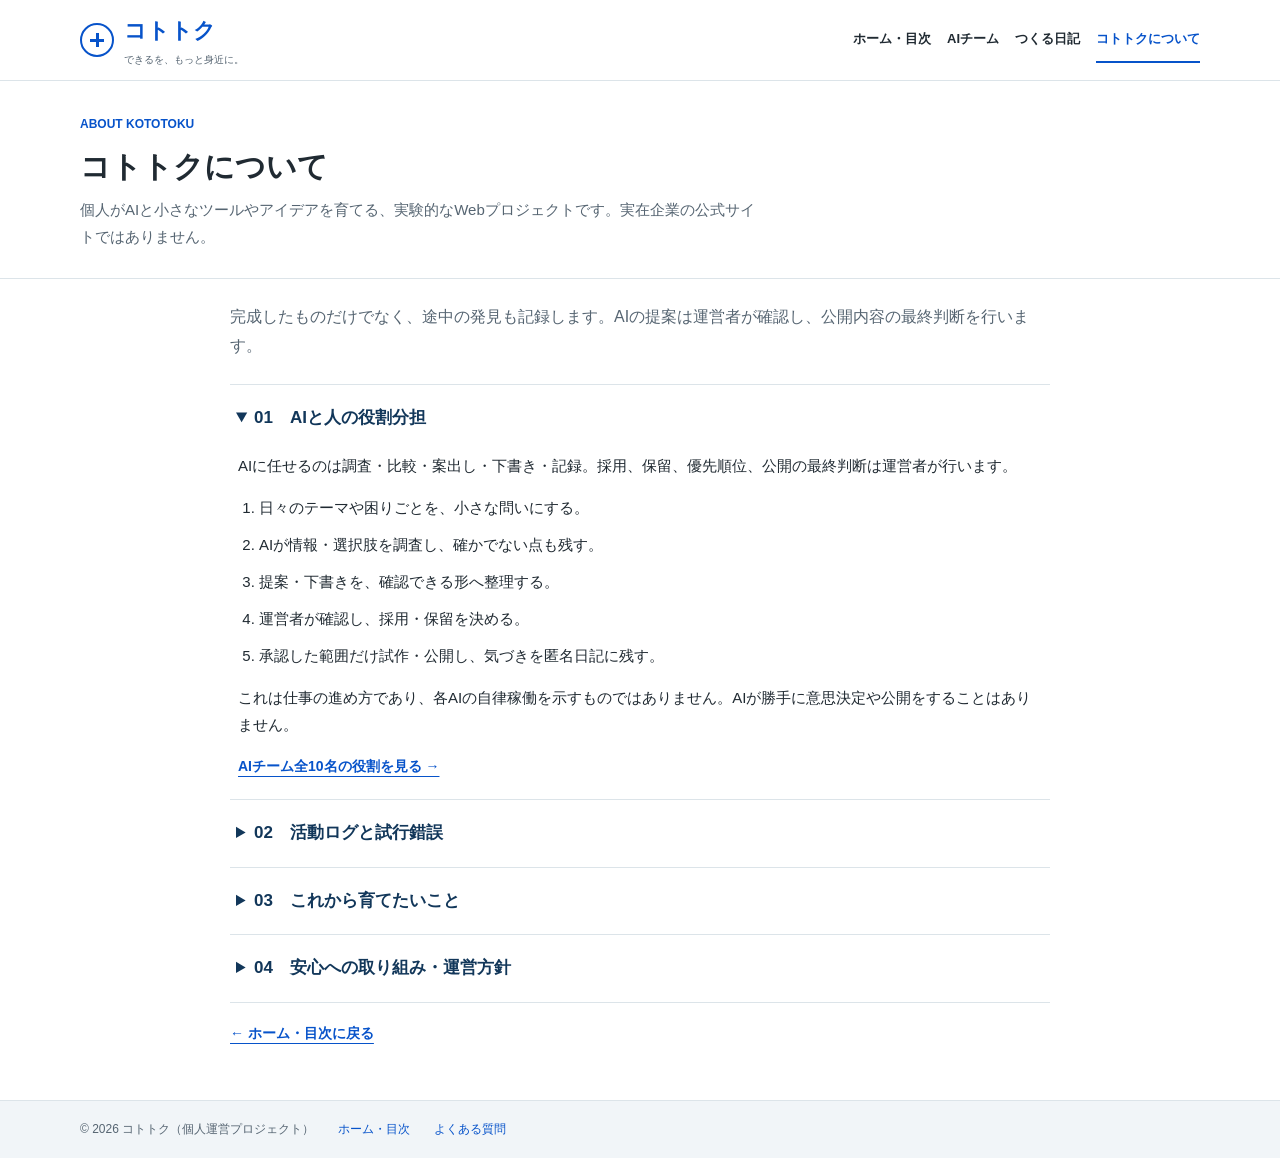
==== about.html @ ba4e9040 "Add AI tools and simplify homepage navigation" ====
<!doctype html>
<html lang="ja">
<head>
<meta charset="utf-8"><meta name="viewport" content="width=device-width,initial-scale=1">
<title>コトトクについて｜仕組みと運営方針</title>
<meta name="description" content="コトトクは個人が運営する実験的なWebプロジェクトです。AIとの役割分担、活動の記録、運営方針を紹介します。">
<meta property="og:title" content="コトトクについて｜仕組みと運営方針"><meta property="og:description" content="AIが提案し、人が確かめる。コトトクの仕組みと運営方針。"><meta property="og:type" content="website"><meta property="og:url" content="https://tennistom17-source.github.io/kototoku-web/about.html">
<link rel="canonical" href="https://tennistom17-source.github.io/kototoku-web/about.html"><link rel="icon" href="favicon.ico" sizes="any"><link rel="stylesheet" href="site.css"><link rel="stylesheet" href="assets/css/home-index.css">
</head>
<body class="about-page">
<a class="skip-link" href="#main">本文へ移動</a>
<nav aria-label="メインナビゲーション"><div class="wrap"><a class="brand" href="index.html"><span class="symbol" aria-hidden="true"></span><span><b>コトトク</b><small>できるを、もっと身近に。</small></span></a><button class="menu" aria-label="メニューを開く" aria-expanded="false" aria-controls="primary-navigation">☰</button><div class="navlinks" id="primary-navigation"><a href="index.html">ホーム・目次</a><a href="ai-company.html">AIチーム</a><a href="diary.html">つくる日記</a><a href="about.html" aria-current="page">コトトクについて</a></div></div></nav>
<header class="page-hero"><div class="wrap"><span class="kicker">ABOUT KOTOTOKU</span><h1>コトトクについて</h1><p>個人がAIと小さなツールやアイデアを育てる、実験的なWebプロジェクトです。実在企業の公式サイトではありません。</p></div></header>
<main id="main" class="about-content wrap">
<p class="about-intro" id="about">完成したものだけでなく、途中の発見も記録します。AIの提案は運営者が確認し、公開内容の最終判断を行います。</p>
<details id="organization" open><summary>01　AIと人の役割分担</summary><div class="detail-body"><p>AIに任せるのは調査・比較・案出し・下書き・記録。採用、保留、優先順位、公開の最終判断は運営者が行います。</p><ol><li>日々のテーマや困りごとを、小さな問いにする。</li><li>AIが情報・選択肢を調査し、確かでない点も残す。</li><li>提案・下書きを、確認できる形へ整理する。</li><li>運営者が確認し、採用・保留を決める。</li><li>承認した範囲だけ試作・公開し、気づきを匿名日記に残す。</li></ol><p>これは仕事の進め方であり、各AIの自律稼働を示すものではありません。AIが勝手に意思決定や公開をすることはありません。</p><a class="text-link" href="ai-company.html">AIチーム全10名の役割を見る →</a></div></details>
<details id="activity"><summary>02　活動ログと試行錯誤</summary><div class="detail-body"><p>日時・担当AI・提案・運営者の判断を確認できる記録だけを掲載します。この4項目がそろう公開用の活動ログは、現在準備中です。</p><p>役割があることと、実際に作業したことは別です。個別AIの実行日時・担当・判断履歴は未確認です。</p><ul><li><a class="text-link" href="diary.html#day-000">0日目：まず、公開できる場所を。</a> 設定と表示を行き来しながらサイトを公開しました。</li><li><a class="text-link" href="diary.html#day-001">1日目：「いい感じに」の、その先へ。</a> 頼み方と、設定・実際の動きの違いを振り返りました。</li></ul></div></details>
<details id="possibilities"><summary>03　これから育てたいこと</summary><div class="detail-body"><p>記録から気づきを得て、役立つ道具にする。その積み重ねを信頼と、続けられる形につなげていきます。</p><ol><li>仕組みや匿名日記を公開し、試した過程を残す。</li><li>困りごとを軽くする無料ツールを育てる。</li><li>必要な人に届け、将来の小さな収益化も検討する。</li></ol><p>検索流入や収益の実績を示すものではありません。AI活用メモや新しいサンプルは準備中です。</p><a class="text-link" href="index.html#tools">使えるツールを見る →</a></div></details>
<details id="policy"><summary>04　安心への取り組み・運営方針</summary><div class="detail-body"><ul><li><strong>データを集めない：</strong>ツールの入力内容はブラウザ内で処理し、保存・外部送信しません。</li><li><strong>本業と分離する：</strong>勤務先の設備、時間、資料、コード、情報は使いません。</li><li><strong>危険領域を避ける：</strong>医療、法律、投資、安全制御など、誤りが重大な判断につながる領域を扱いません。</li><li><strong>広告を明示する：</strong>広告や紹介リンクは、それと分かるよう明確に表示します。</li></ul><p>AIチームのメンバーは実在の人物ではなく、役割設定を分かりやすくするための架空の設定です。本名、顔、勤務先、住所、生活圏など、個人を特定する情報は掲載しません。</p><p>個人情報・機密情報をツールに入力しないでください。AIの回答は事実確認を行い、最終判断は利用者が行ってください。</p><a class="text-link" href="faq.html">よくある質問を見る →</a></div></details>
<p><a class="text-link" href="index.html">← ホーム・目次に戻る</a></p>
</main>
<footer class="compact-footer"><div class="wrap"><span>© 2026 コトトク（個人運営プロジェクト）</span><a href="index.html">ホーム・目次</a><a href="faq.html">よくある質問</a></div></footer>
<script src="site.js" defer></script>
<script>
function revealTopic() {
  const topic = document.getElementById(location.hash.slice(1));
  if (topic && topic.tagName === 'DETAILS') { topic.open = true; topic.scrollIntoView(); }
}
window.addEventListener('hashchange', revealTopic);
revealTopic();
</script>
</body></html>
---- site.css ----
:root{--blue:#0753ca;--deep:#12375a;--sky:#eef5ff;--ink:#202a32;--muted:#566572;--line:#dce4e9;--soft:#f5f8fa;--white:#fff}
*{box-sizing:border-box}
html{scroll-behavior:smooth}
body{margin:0;color:var(--ink);background:var(--white);font-family:"Yu Gothic","Hiragino Kaku Gothic ProN",Meiryo,sans-serif;line-height:1.8;font-size:16px;letter-spacing:0;overflow-wrap:anywhere}
a{color:inherit;text-decoration:none}
a,button{-webkit-tap-highlight-color:transparent}
a:focus-visible,button:focus-visible,video:focus-visible{outline:3px solid var(--blue);outline-offset:5px}
[id]{scroll-margin-top:100px}
.wrap{width:min(1120px,calc(100% - 64px));margin:auto}
.skip-link{position:absolute;left:-999px;top:0;background:var(--blue);color:#fff;padding:10px 16px;z-index:100}
.skip-link:focus{left:12px;top:12px}
nav{position:sticky;top:0;z-index:20;background:rgba(255,255,255,.97);border-bottom:1px solid var(--line);backdrop-filter:blur(12px)}
nav .wrap{min-height:80px;display:flex;align-items:center;gap:20px;flex-wrap:wrap;padding:8px 0}
.brand{display:flex;align-items:center;gap:10px}
.symbol{position:relative;width:34px;height:34px;border:2px solid var(--blue);border-radius:50%;flex:none}
.symbol:before,.symbol:after{content:"";position:absolute;background:var(--blue)}
.symbol:before{width:14px;height:3px;left:8px;top:14px}
.symbol:after{width:3px;height:14px;left:14px;top:8px}
.brand b{display:block;color:var(--blue);font-size:22px}
.brand small{display:block;color:var(--muted);font-size:10px}
.navlinks{display:flex;gap:16px;flex-wrap:wrap;font-weight:700;font-size:13px;margin-left:auto}
.navlinks a{display:inline-block;padding:10px 0;border-bottom:2px solid transparent}
.navlinks a:hover,.navlinks a[aria-current="page"]{color:var(--blue);border-bottom-color:var(--blue)}
.menu{display:none;margin-left:auto;width:44px;height:44px;border:1px solid var(--line);border-radius:4px;background:none;color:var(--blue);font-size:24px;line-height:1;cursor:pointer}
.page-hero{padding:52px 0 40px;background:#fff;border-bottom:1px solid var(--line)}
.kicker,.linkcard small,.card small{color:var(--blue);font-family:"Bahnschrift","Yu Gothic",sans-serif;font-size:12px;font-weight:700}
.page-hero h1{margin:16px 0;font-size:38px;line-height:1.4}
.page-hero p{max-width:680px;color:var(--muted);font-size:15px;margin:0}
.home .page-hero{padding:52px 0 32px;background:#f3f8fc url("images/movie/intro-poster.jpg") center 48%/cover;position:relative;isolation:isolate}
.home .page-hero:before{content:"";position:absolute;inset:0;background:rgba(255,255,255,.89);z-index:-1}
.hero-meta{display:flex;justify-content:space-between;gap:16px;align-items:center}
.hero-status{font-size:12px;color:var(--muted);display:flex;align-items:center;gap:8px}
.hero-status:before{content:"";width:6px;height:6px;background:#16806a;border-radius:50%;flex:none}
.home .page-hero h1{font-size:72px;font-weight:800;line-height:1.18;margin:26px 0 12px;color:var(--blue)}
.hero-tagline{font-size:36px;line-height:1.5;font-weight:700;margin:0 0 22px}
.hero-bottom{display:flex;justify-content:space-between;align-items:end;gap:28px;margin-top:28px}
.hero-actions{display:flex;gap:20px;align-items:center;flex-wrap:wrap}
.primary-link{display:inline-flex;align-items:center;justify-content:center;background:var(--blue);color:#fff;padding:12px 20px;border-radius:4px;font-size:14px;font-weight:700}
.primary-link:hover{background:#063e96}
.text-link{font-size:14px;font-weight:700;color:var(--blue);text-decoration:underline;text-underline-offset:5px}
.hero-index{font:12px "Bahnschrift",sans-serif;color:var(--muted)}
main section{padding:64px 0}
.section-head h2{font-size:30px;line-height:1.5;margin:8px 0 12px}
.section-head p{max-width:700px;margin:0 0 28px;color:var(--muted);font-size:15px}
.section-topline{display:flex;justify-content:space-between;gap:16px;align-items:center}
.section-number{font:12px "Bahnschrift",sans-serif;color:var(--muted)}
.film-section{background:var(--soft)}
.film-section .section-head{max-width:800px}
.film{margin:0}
.film video{display:block;width:100%;height:auto;aspect-ratio:16/9;object-fit:contain;background:#18232d;border:1px solid #34434d;border-radius:8px;box-shadow:0 16px 40px #14365412}
.film-caption{display:grid;grid-template-columns:1fr 1.4fr;gap:32px;padding-top:24px}
.film-caption h3{margin:0 0 6px;font-size:18px}
.film-caption p{margin:0;font-size:14px;color:var(--muted)}
.film-caption a{color:var(--blue);text-decoration:underline;text-underline-offset:3px}
.film-error{padding:14px 18px;border-left:3px solid var(--blue);background:#fff;color:var(--deep);font-size:14px}
#about .wrap{display:grid;grid-template-columns:1fr 1.4fr;gap:56px}
#about .section-head p{margin:0}
.about-copy p{margin:0 0 16px;color:var(--muted);font-size:15px}
.about-note{display:flex;gap:20px;flex-wrap:wrap;padding-top:18px;border-top:1px solid var(--line);font-size:12px;color:var(--deep)}
.business{border-top:1px solid var(--line)}
.linkcards{display:grid;grid-template-columns:repeat(4,1fr);border-top:1px solid var(--line);border-bottom:1px solid var(--line)}
.linkcard{display:flex;flex-direction:column;gap:10px;border-right:1px solid var(--line);padding:28px 24px;min-height:230px;transition:background .2s}
.linkcard:first-child{padding-left:0}
.linkcard:last-child{border-right:0}
.linkcard:hover{background:var(--sky)}
.linkcard h3{margin:0;font-size:18px}
.linkcard p{margin:0;color:var(--muted);font-size:14px;flex:1}
.linkcard .go{color:var(--blue);font-size:13px;font-weight:700;margin-top:20px}
.linkcard .go:after{content:"\00a0 \2197"}
#tools{background:var(--soft)}
.cards{display:grid;grid-template-columns:repeat(3,1fr);gap:20px}
.cards.cards-4{grid-template-columns:repeat(4,1fr)}
.card{display:flex;flex-direction:column;padding:28px;background:#fff;border:1px solid var(--line);border-radius:8px}
.card small{color:var(--muted)}
.card h3{margin:8px 0 10px;font-size:18px}
.card p{margin:0;color:var(--muted);font-size:14px;flex:1}
.tag-soon{margin-top:16px;display:inline-flex;align-items:center;padding:3px 9px;background:#edf2f5;color:var(--muted);font-size:11px;font-weight:700;border-radius:3px;width:max-content}
#policy .cards{gap:24px}
#policy .card{border:0;border-top:2px solid var(--line);padding:22px 0;border-radius:0}
#policy .card small{color:var(--blue)}
.notice-box{margin:18px 0 0;padding:22px 24px;border-left:2px solid var(--blue);background:var(--soft);color:var(--deep);font-size:13px}
.notice-box p{margin:0 0 6px}.notice-box p:last-child{margin-bottom:0}
article.post{max-width:760px;margin:0 auto}
article.post h2{font-size:28px;margin:0 0 10px;line-height:1.5}
article.post .meta{color:var(--muted);font-size:13px;margin-bottom:28px}
article.post h3{margin:36px 0 12px;font-size:19px;color:var(--deep)}
article.post p{margin:0 0 20px}
article.post ol,article.post ul{padding-left:1.3em;margin:0 0 20px}
article.post li{margin-bottom:8px}
.post-footnote,.source-note{margin-top:32px;padding:20px;background:var(--soft);border-left:2px solid var(--line);color:var(--muted);font-size:13px}
.org-chart{display:grid;grid-template-columns:repeat(3,1fr);gap:14px;margin:26px 0 10px}
.org-dept{padding:18px;background:var(--soft);border-top:2px solid var(--line);text-align:center;font-weight:700;color:var(--deep)}
.staff-grid{display:grid;grid-template-columns:repeat(2,1fr);gap:20px;margin-top:10px}
.staff-card{display:flex;gap:20px;padding:24px;background:#fff;border:1px solid var(--line);border-radius:8px}
.staff-avatar{flex:none;width:74px;height:74px;object-fit:cover;border-radius:4px}
.staff-body{min-width:0}.staff-body h3{margin:0 0 2px;font-size:18px}
.staff-body .dept{color:var(--blue);font-size:12px;font-weight:700;margin-bottom:2px}
.staff-body .age{color:var(--muted);font-size:12px;margin-bottom:10px}
.staff-body dl{margin:0}.staff-body dt{font-weight:700;font-size:12px;color:var(--deep);margin-top:8px}
.staff-body dd{margin:2px 0 0;color:var(--muted);font-size:13px}
.faq-list{margin:0;max-width:880px}
.faq-item{border-top:1px solid var(--line);padding:26px 0}
.faq-item:last-child{border-bottom:1px solid var(--line)}
.faq-item .q{font-weight:700;font-size:16px;margin:0 0 12px;color:var(--deep)}
.faq-item .a{margin:0;color:var(--muted);font-size:14px}
.faq-item .a a{color:var(--blue);text-decoration:underline;text-underline-offset:3px}
footer{background:#f1f5f8;border-top:1px solid var(--line)}
.footer-main{display:grid;grid-template-columns:1.4fr repeat(3,1fr);gap:36px;padding:48px 0}
.footer-main>div:first-child>b{font-size:24px;color:var(--blue)}
.footer-main p,.footer-main a{color:var(--muted);font-size:13px}
.footer-main a:hover{color:var(--blue);text-decoration:underline}
.footer-col b,.footer-col a{display:block;margin-bottom:10px}.footer-col b{font-size:13px}
.footer-bottom{display:flex;justify-content:space-between;flex-wrap:wrap;gap:8px;padding:18px 0 26px;border-top:1px solid var(--line);color:var(--muted);font-size:11px}
.home{--green:#17644f;--mint:#eaf5ef;--rose:#974457;--blush:#fcf0f2;--paper:#fbfcfa}
.guide-section{background-color:#fbfcfa;background-image:linear-gradient(#12375a06 1px,transparent 1px),linear-gradient(90deg,#12375a06 1px,transparent 1px);background-size:24px 24px}
.site-guide h1,.site-guide h2,.floor-room h3{font-family:"Yu Mincho","Hiragino Mincho ProN",serif}
.floor-guide{margin:32px 0 0}
.guide-entrance{display:flex;align-items:center;justify-content:center;gap:20px;padding:0 0 30px;text-align:left;border-bottom:2px solid var(--deep)}
.guide-entrance img{flex:none;object-fit:contain}
.guide-entrance a{display:block;color:var(--blue);font-size:22px;font-weight:700}
.guide-entrance p{font-size:13px;color:var(--muted);margin:4px 0 0}
.floor-rooms{display:grid;grid-template-columns:repeat(3,minmax(0,1fr));gap:36px 26px;padding:32px 0;border-bottom:2px solid var(--deep)}
.floor-room{--object-wash:#edf4fe;display:flex;flex-direction:column;position:relative;min-width:0;min-height:300px;padding:24px;color:var(--blue);background:var(--object-wash);border:2px solid #0753ca60;border-radius:2px}
.floor-room:after{content:"";position:absolute;bottom:-2px;left:24px;width:38px;height:12px;background:#fbfcfa;border-inline:2px solid currentColor}
.floor-room:hover{border-color:currentColor;box-shadow:inset 0 0 0 1px currentColor}
.floor-room:focus-visible{outline-offset:5px}
.room-green{--object-wash:#eaf5ef;color:#17644f;border-color:#17644f60}
.room-rose{--object-wash:#fcf0f2;color:#974457;border-color:#97445760}
.room-number{display:flex;align-items:center;flex-wrap:wrap;gap:10px;font:12px/1.8 "Bahnschrift","Yu Gothic",sans-serif}
.room-status{font:700 11px/1.8 "Yu Gothic",sans-serif;background:#fff;padding:1px 8px;border:1px solid currentColor;border-radius:3px}
.floor-room .object-art{margin:28px 0 24px;flex:none}
.floor-room h3{font-size:21px;margin:0 0 10px;line-height:1.6}
.floor-room p{font-size:14px;line-height:1.9;color:var(--ink);margin:0 0 22px;flex:1}
.room-destination{font-size:13px;font-weight:700}
.floor-guide figcaption{padding-top:20px;color:var(--muted);font-size:13px;text-align:center}
.guide-index{margin-top:36px;border-top:1px solid var(--line);padding-top:22px}
.guide-index h3{font-size:17px;margin:0 0 10px}
.guide-index ul{display:flex;gap:16px 28px;flex-wrap:wrap;list-style:none;padding:0;margin:0;font-size:14px}
.guide-index a{color:var(--blue);text-decoration:underline;text-underline-offset:5px}
.guide-principles ul{list-style:none;margin:0;padding:0;display:grid;grid-template-columns:repeat(3,minmax(0,1fr));gap:24px}
.guide-principles li{border-top:2px solid #17644f;padding-top:18px;font-size:14px;color:var(--muted)}
.guide-principles strong{display:block;color:#17644f;font-size:17px;margin-bottom:8px}
@media(max-width:1000px){.floor-rooms{grid-template-columns:repeat(2,minmax(0,1fr))}}
@media(max-width:620px){.floor-rooms,.guide-principles ul{grid-template-columns:1fr}.floor-room{min-height:0}.guide-entrance{gap:12px;justify-content:flex-start}.guide-entrance a{font-size:19px}.floor-guide figcaption{text-align:left}}
.diary-summary{margin:0 0 32px;border-block:1px solid var(--line)}
.diary-summary>div{padding:18px 20px;background:#eef5ff;border-left:3px solid var(--blue)}
.diary-summary>div+div{background:#eaf5ef;border-left-color:#17644f;border-top:1px solid var(--line)}
.diary-summary dt{font-size:14px;font-weight:700;color:var(--deep);margin-bottom:6px}
.diary-summary dd{font-size:14px;margin:0;color:var(--ink)}
.home .hero-tagline{font-family:"Yu Mincho","Hiragino Mincho ProN",serif;font-size:34px;line-height:1.6}
.home .page-hero h1{font-size:60px;margin-top:18px}
.home .page-hero{padding-top:32px}
.home .section-head h2{font-family:"Yu Mincho","Hiragino Mincho ProN",serif;font-weight:700}
.workshop{background-color:var(--paper);background-image:linear-gradient(#12375a06 1px,transparent 1px),linear-gradient(90deg,#12375a06 1px,transparent 1px);background-size:24px 24px;border-bottom:1px solid var(--line)}
.work-diagram{margin:32px 0 0}
.diagram-legend{display:flex;justify-content:flex-end;gap:20px;margin-bottom:18px;color:var(--blue);font-size:12px;font-weight:700}
.diagram-legend .human-key{color:var(--green)}
.work-path{display:grid;grid-template-columns:repeat(6,minmax(0,1fr));gap:20px;padding:0;margin:0;list-style:none}
.work-path li{position:relative;min-width:0;padding:18px 12px 20px;border-top:3px solid var(--muted);background:#fff;color:var(--deep)}
.work-path li:not(:last-child):after{content:"→";position:absolute;right:-19px;top:108px;width:18px;text-align:center;color:var(--muted);font-size:20px}
.work-path .work-ai{border-color:var(--blue);background:var(--sky);color:var(--blue)}
.work-path .work-human{border-color:var(--green);background:var(--mint);color:var(--green);outline:1px solid #17644f40;outline-offset:4px}
.work-path .work-result{border-color:var(--rose);background:var(--blush);color:var(--rose)}
.step-number{font:10px "Bahnschrift","Yu Gothic",sans-serif;display:block;min-height:28px}
.work-path h3{font-size:15px;line-height:1.6;margin:16px 0 8px}
.work-path p{font-size:12px;color:var(--ink);margin:0}
.process-art{position:relative;display:block;width:64px;height:64px;margin:14px auto 20px;color:inherit}
.art-question{font:700 52px/64px "Yu Mincho",serif;text-align:center;border:2px solid currentColor;border-radius:50%}
.art-search:before{content:"";position:absolute;inset:3px 17px 17px 3px;border:3px solid currentColor;border-radius:50%;background:repeating-linear-gradient(0deg,transparent 0 9px,#0753ca18 9px 11px)}
.art-search:after{content:"";position:absolute;width:29px;height:4px;background:currentColor;left:41px;top:48px;transform:rotate(48deg);transform-origin:left}
.art-note{width:49px;height:62px;border:2px solid currentColor;border-radius:2px;transform:rotate(-5deg);background:repeating-linear-gradient(0deg,transparent 0 10px,#0753ca20 10px 12px);box-shadow:6px 6px 0 #12375a10}
.art-note:after{content:"";position:absolute;right:-9px;top:12px;height:45px;width:6px;border:2px solid currentColor;border-radius:2px;transform:rotate(25deg);background:var(--paper)}
.art-check{font:700 44px/58px "Yu Gothic",sans-serif;text-align:center;border:3px double currentColor;border-radius:50%;transform:rotate(-9deg)}
.art-book{width:66px;height:51px;margin-top:25px;border:2px solid currentColor;border-radius:4px 4px 2px 2px;background:repeating-linear-gradient(0deg,transparent 0 10px,#97445715 10px 12px);transform:rotate(3deg)}
.art-book:after{content:"";position:absolute;left:50%;top:-2px;bottom:-6px;border-left:2px solid currentColor}
.loop-note{border-bottom:1px solid var(--line);padding:12px 0;color:var(--rose);text-align:right;font-size:13px}
.loop-note span{font-size:24px;vertical-align:middle;margin-right:8px}
.boundary-note{font-size:13px;color:var(--muted);max-width:850px;margin:22px 0 0}
.boundary-note strong{color:var(--green)}
.role-strip{display:grid;grid-template-columns:repeat(5,minmax(0,1fr));gap:26px;margin-top:34px}
.role-entry{min-width:0;border-bottom:1px solid var(--line);padding-bottom:22px}
.role-illustration{--object-color:#0753ca;--object-wash:#edf4fe;display:grid;place-items:center;position:relative;width:100%;aspect-ratio:1;border-radius:4px;color:var(--object-color);background-color:var(--object-wash);background-image:linear-gradient(#12375a08 1px,transparent 1px),linear-gradient(90deg,#12375a08 1px,transparent 1px);background-size:20px 20px}
.role-illustration:after{content:"";position:absolute;width:64%;bottom:16%;border-bottom:1px solid currentColor;opacity:.2}
.tone-green{--object-color:#17644f;--object-wash:#eaf5ef}
.tone-rose{--object-color:#974457;--object-wash:#fcf0f2}
.staff-card>.role-illustration{width:104px;height:104px;flex:none}
.object-art{position:relative;display:block;width:64px;height:64px;transform:rotate(-6deg)}
.object-art:before,.object-art:after{content:"";position:absolute}
.object-search:before{width:44px;height:44px;left:0;top:0;border:3px solid currentColor;border-radius:50%;box-shadow:inset 6px 4px 0 #ffffffb0}
.object-search:after{width:28px;height:8px;left:40px;top:49px;transform:rotate(48deg);border:2px solid currentColor;border-radius:2px;background:#fff}
.object-notebook{width:46px;height:60px;border:2px solid currentColor;border-left-width:6px;border-radius:3px;background:repeating-linear-gradient(0deg,#fff 0 10px,var(--object-wash) 10px 12px);box-shadow:5px 5px 0 #12375a15}
.object-notebook:after{width:6px;height:48px;right:-12px;top:6px;border:2px solid currentColor;background:#fff;transform:rotate(20deg)}
.object-monitor{width:68px;height:48px;border:3px solid currentColor;border-radius:4px;background:linear-gradient(90deg,transparent 28%,var(--object-wash) 28% 33%,transparent 33%),linear-gradient(#fff 28%,currentColor 28% 32%,#fff 32%)}
.object-monitor:before{height:15px;left:29px;bottom:-18px;border-left:5px solid currentColor}
.object-monitor:after{width:36px;left:13px;bottom:-19px;border-bottom:3px solid currentColor}
.object-flask{width:60px;height:51px;margin-top:12px;border:3px solid currentColor;border-radius:10px 10px 20px 20px;background:linear-gradient(0deg,var(--object-color) 0 35%,#fff 35% 45%,var(--object-wash) 45%);transform:rotate(5deg)}
.object-flask:before{width:20px;height:25px;left:17px;top:-23px;border:3px solid currentColor;border-bottom:0;background:var(--object-wash)}
.object-flask:after{width:30px;left:12px;top:-23px;border-top:4px solid currentColor}
.object-checklist{width:48px;height:62px;border:2px solid currentColor;border-radius:3px;background:#fff}
.object-checklist:before{width:24px;height:8px;top:-5px;left:10px;border:2px solid currentColor;background:var(--object-wash);border-radius:2px}
.object-checklist:after{inset:16px 7px 8px;background:repeating-linear-gradient(0deg,transparent 0 9px,currentColor 9px 11px);border-left:5px dotted currentColor}
.object-plan{width:62px;height:56px;border:2px solid currentColor;background-color:#fff;background-image:linear-gradient(#0753ca18 1px,transparent 1px),linear-gradient(90deg,#0753ca18 1px,transparent 1px);background-size:9px 9px;box-shadow:5px 5px 0 #12375a15}
.object-plan:before{width:17px;height:13px;top:9px;left:7px;border:2px solid currentColor;background:var(--object-wash)}
.object-plan:after{width:17px;height:13px;bottom:7px;right:7px;border:2px solid currentColor;background:var(--object-wash)}
.object-phone{width:37px;height:65px;border:3px solid currentColor;border-radius:7px;background:linear-gradient(#fff 15%,var(--object-wash) 15% 83%,#fff 83%)}
.object-phone:before{width:11px;border-top:2px solid currentColor;top:4px;left:10px}
.object-phone:after{width:5px;height:5px;bottom:3px;left:13px;border:1px solid currentColor;border-radius:50%}
.object-lock{width:52px;height:39px;margin-top:22px;border:3px solid currentColor;border-radius:4px;background:#fff}
.object-lock:before{width:28px;height:30px;border:3px solid currentColor;border-bottom:0;border-radius:18px 18px 0 0;top:-30px;left:9px}
.object-lock:after{height:13px;left:21px;top:10px;border-left:4px solid currentColor}
.role-stage{display:block;margin-top:18px;font-size:12px;color:var(--green);font-weight:700}
.role-entry h3{font:700 24px/1.5 "Bahnschrift","Yu Gothic",sans-serif;margin:4px 0 12px}
.role-entry h3 small{display:block;font:12px/1.6 "Yu Gothic",sans-serif;color:var(--muted)}
.role-entry p{font-size:13px;margin:0;color:var(--muted)}
.record-section{background:var(--paper);border-block:1px solid var(--line)}
.activity-table{width:100%;table-layout:fixed;border-collapse:collapse;font-size:14px}
.activity-table caption{text-align:left;font-size:12px;color:var(--muted);padding:0 0 12px}
.activity-table th{padding:14px 12px;text-align:left;border-block:1px solid var(--line);background:#edf3f3}
.activity-table td{padding:30px 12px;border-bottom:1px solid var(--line)}
.activity-empty{color:var(--muted);text-align:center;background:repeating-linear-gradient(0deg,transparent 0 31px,#12375a08 31px 32px)}
.record-source{font-size:12px;color:var(--muted);margin:20px 0 0}
.record-source .text-link{font-size:inherit}
.note-excerpts{display:grid;grid-template-columns:repeat(3,minmax(0,1fr));gap:32px;margin-top:34px}
.note-excerpt{position:relative;display:flex;flex-direction:column;padding:24px;background:#f2f7fd;border-top:4px solid var(--blue);border-bottom:1px solid var(--line);border-radius:0 0 4px 4px}
.note-excerpt:nth-child(2){background:var(--mint);border-top-color:var(--green)}
.note-excerpt:nth-child(3){background:var(--blush);border-top-color:var(--rose)}
.note-label{font-size:12px;color:var(--muted)}
.note-excerpt .process-art{margin:24px 0 22px;color:var(--blue)}
.note-excerpt:nth-child(2) .process-art{color:var(--green)}
.note-excerpt:nth-child(3) .process-art{color:var(--rose)}
.note-excerpt h3{font-family:"Yu Mincho","Hiragino Mincho ProN",serif;font-size:19px;line-height:1.7;margin:0 0 12px}
.note-excerpt p{font-size:14px;color:var(--muted);margin:0 0 24px;flex:1}
.note-excerpt a{align-self:flex-start}
.future-section{background-color:#f6faf8;background-image:linear-gradient(90deg,#17644f05 1px,transparent 1px);background-size:32px 32px;border-block:1px solid var(--line)}
.value-map{max-width:760px;margin:36px auto 24px;text-align:center}
.value-origin{position:relative;padding-bottom:26px;color:var(--blue)}
.value-origin b{display:block;font-size:27px}
.value-origin span,.value-map a span,.value-goal span{display:block;font-size:13px;color:var(--muted)}
.value-origin:after{content:"";position:absolute;height:19px;border-left:1px solid var(--green);bottom:0;left:50%}
.value-branches{display:grid;grid-template-columns:1fr 1fr;gap:60px;border-top:1px solid var(--green);margin:0 40px;padding-top:28px;position:relative}
.value-branches>div{position:relative}
.value-branches>div:before{content:"↓";position:absolute;top:-35px;left:calc(50% - 8px);width:16px;color:var(--green)}
.value-map a{display:block;padding:15px 8px;border-block:1px solid #0753ca35;color:var(--blue);background:#edf4fe}
.value-map a:hover{background:#dcecff}
.value-map a:focus-visible{outline-offset:2px}
.value-branches>div:nth-child(2) a{color:var(--green);background:var(--mint);border-color:#17644f35}
.map-arrow{display:block;font-size:24px;padding:8px;color:var(--green)}
.value-goal{position:relative;margin:36px 40px 0;padding-top:26px;border-top:1px solid var(--green);color:var(--green)}
.value-goal:before{content:"↓";position:absolute;top:-21px;left:calc(50% - 12px);background:#f6faf8;width:24px;font-size:24px}
.value-sequence{display:flex;justify-content:center;gap:32px;list-style:none;margin:30px 0 0;padding:0;font-size:13px;color:var(--green);flex-wrap:wrap}
.value-sequence li{position:relative}
.value-sequence li:not(:last-child):after{content:"→";position:absolute;right:-24px}
.technical-note{border-top:1px solid var(--line);margin-top:36px;padding-top:26px}
.technical-note h3{font-size:20px;margin:8px 0}
.technical-note p{color:var(--muted);font-size:14px;margin:0}
@media(max-width:1000px){.work-path{grid-template-columns:repeat(3,minmax(0,1fr));gap:28px}.work-path li{padding:20px}.work-path li:nth-child(3):after{content:"↓";right:calc(50% - 9px);top:auto;bottom:-30px}.role-strip{grid-template-columns:repeat(3,minmax(0,1fr))}.note-excerpts{gap:16px}.note-excerpt{padding:18px}}
@media(max-width:760px){nav:not(.menu-ready) .navlinks{display:flex}nav:not(.menu-ready) .menu{display:none}.workshop .section-topline,.home #team .section-topline,.home #notes .section-topline,.future-section .section-topline{flex-wrap:wrap}.note-excerpts{grid-template-columns:1fr}.note-excerpt{padding:24px}.role-strip{grid-template-columns:repeat(2,minmax(0,1fr));gap:24px}.value-branches{gap:20px;margin-inline:0}.value-goal{margin-inline:0}.home .hero-tagline{font-size:25px}.diagram-legend{justify-content:flex-start}}
@media(max-width:1000px){.work-path{grid-template-columns:1fr;gap:24px}.work-path li{display:grid;grid-template-columns:76px minmax(0,1fr);column-gap:18px;padding:20px}.work-path .step-number{grid-column:2;min-height:0}.work-path .process-art{grid-column:1;grid-row:1 / 4;align-self:center;margin:0 auto}.work-path h3{grid-column:2;margin:6px 0;font-size:17px}.work-path p{grid-column:2}.work-path li:not(:last-child):after,.work-path li:nth-child(3):after{content:"↓";top:auto;bottom:-28px;right:calc(50% - 9px)}.loop-note{text-align:left}}
@media(max-width:600px){.value-map a strong{font-size:15px}.value-map a span{font-size:12px}.value-sequence{flex-direction:column;align-items:center;gap:24px;font-size:12px}.value-sequence li:not(:last-child):after{content:"↓";right:calc(50% - 6px);bottom:-24px}.activity-table{font-size:12px}.activity-table th{padding:12px 5px}.activity-table td{padding:24px 12px}.home .technical-note h3{font-size:17px}}
@media(prefers-reduced-motion:no-preference){.work-path li{animation:arrive .5s ease-out both}.work-path li:nth-child(2){animation-delay:.08s}.work-path li:nth-child(3){animation-delay:.16s}.work-path li:nth-child(4){animation-delay:.24s}.work-path li:nth-child(5){animation-delay:.32s}.work-path li:nth-child(6){animation-delay:.4s}.page-hero .wrap{animation:arrive .6s ease-out both}@keyframes arrive{from{opacity:0;transform:translateY(10px)}to{opacity:1;transform:translateY(0)}}}
@media(prefers-reduced-motion:reduce){html{scroll-behavior:auto}.linkcard{transition:none}}
@media(max-width:1000px){.navlinks{gap:12px}.linkcards{grid-template-columns:1fr 1fr}.linkcard:nth-child(2){border-right:0}.linkcard:nth-child(n+3){border-top:1px solid var(--line)}.linkcard:first-child{padding-left:24px}.hero-index{display:none}}
@media(max-width:900px){.cards,.cards.cards-4,.org-chart,.footer-main{grid-template-columns:1fr 1fr}.staff-grid{grid-template-columns:1fr}}
@media(max-width:760px){.wrap{width:calc(100% - 40px)}nav .wrap{min-height:72px;gap:8px;justify-content:space-between}.navlinks{display:none;width:100%;flex-direction:column;gap:2px;margin-left:0}.navlinks.open{display:flex}.navlinks a{padding:10px 8px}.menu{display:block}.page-hero,.home .page-hero{padding:36px 0 28px}.page-hero h1{font-size:30px}.home .page-hero h1{font-size:52px}.hero-tagline{font-size:26px}.hero-status{font-size:11px}main section{padding:48px 0}.section-head h2{font-size:25px}.film-caption,#about .wrap{grid-template-columns:1fr;gap:20px}.film-caption h3{font-size:17px}article.post h2{font-size:24px}}
@media(max-width:620px){.cards,.org-chart{grid-template-columns:1fr}.staff-card{flex-direction:column}}
@media(max-width:480px){.wrap{width:calc(100% - 32px)}.hero-meta{align-items:start;flex-direction:column;gap:8px}.home .page-hero h1{font-size:46px;margin-top:22px}.hero-tagline{font-size:23px}.page-hero p{font-size:14px}.hero-actions{gap:16px}.hero-bottom{margin-top:22px}.section-head h2{font-size:23px}.linkcards{grid-template-columns:1fr}.linkcard{border-right:0;border-top:1px solid var(--line);min-height:0;padding:24px 0}.linkcard:first-child{border-top:0;padding-left:0}.linkcard .go{margin-top:8px}.cards.cards-4,.footer-main{grid-template-columns:1fr}.film-caption{gap:16px}}
---- assets/css/home-index.css ----
.home-index .index-header{padding:26px 0 22px;border-bottom:1px solid var(--line);background:linear-gradient(100deg,#eef5ff,#f1f8f3)}
.home-index .index-header h1{margin:0;color:var(--blue);font-family:"Yu Mincho","Hiragino Mincho ProN",serif;font-size:36px;line-height:1.4}
.home-index .index-header p{margin:8px 0 0;color:var(--muted);font-size:14px}
.home-index .index-layout{display:grid;grid-template-columns:minmax(0,1fr) minmax(0,1fr);gap:40px;padding-block:28px 36px;align-items:start}
.home-index .index-layout section{padding:0;min-width:0}
.home-index .index-layout h2{font-size:20px;line-height:1.5;margin:0 0 12px}
.home-index .directory-group{margin-bottom:18px}
.home-index .directory-group h3{color:#17644f;font-size:12px;margin:0;padding-bottom:5px;border-bottom:2px solid #17644f}
.home-index .directory-list{list-style:none;padding:0;margin:0}
.home-index .directory-list a{display:grid;grid-template-columns:minmax(0,1fr) 20px;align-items:center;gap:12px;padding:10px 4px;border-bottom:1px solid var(--line);min-height:58px}
.home-index .directory-list a:hover{background:var(--sky)}
.home-index .directory-list strong{display:block;font-size:16px;color:var(--deep)}
.home-index .directory-list small{display:block;font-size:12px;color:var(--muted)}
.home-index .directory-list .direction{color:var(--blue)}
.home-index .index-film{margin:0}
.home-index .index-film video{display:block;width:100%;height:auto;aspect-ratio:16/9;background:#18232d;border-radius:4px}
.home-index .index-film figcaption{font-size:12px;color:var(--muted);margin-top:10px}
.home-index .index-film figcaption p{margin:6px 0}
.home-index .index-film a{color:var(--blue);text-decoration:underline;text-underline-offset:3px}
.home-index .index-note{border-top:1px solid var(--line);margin-top:18px;padding-top:12px;color:var(--muted);font-size:12px}
.compact-footer .wrap{display:flex;flex-wrap:wrap;gap:10px 24px;padding-block:18px;color:var(--muted);font-size:12px}
.compact-footer a{color:var(--blue)}
.about-page .page-hero{padding:28px 0}
.about-page .page-hero h1{font-size:30px;margin:8px 0}
.about-content{max-width:820px;padding-block:24px 36px}
.about-intro{margin:0 0 24px;color:var(--muted)}
.about-content details{border-top:1px solid var(--line)}
.about-content details:last-of-type{border-bottom:1px solid var(--line)}
.about-content summary{padding:18px 6px;font-size:17px;font-weight:700;color:var(--deep);cursor:pointer}
.about-content summary:focus-visible{outline:3px solid var(--blue);outline-offset:2px}
.about-content .detail-body{padding:0 8px 20px;font-size:15px}
.about-content .detail-body p{margin:0 0 14px}
.about-content .detail-body ul,.about-content .detail-body ol{padding-left:1.4em}
.about-content .detail-body li{margin-bottom:10px}
@media(max-width:760px){.home-index .index-layout{grid-template-columns:1fr;gap:24px;padding-block:20px 24px}.home-index .index-header{padding:18px 0}.home-index .index-header h1{font-size:30px}.home-index .directory-list a{padding-block:9px}.home-index .index-layout h2{font-size:18px}}
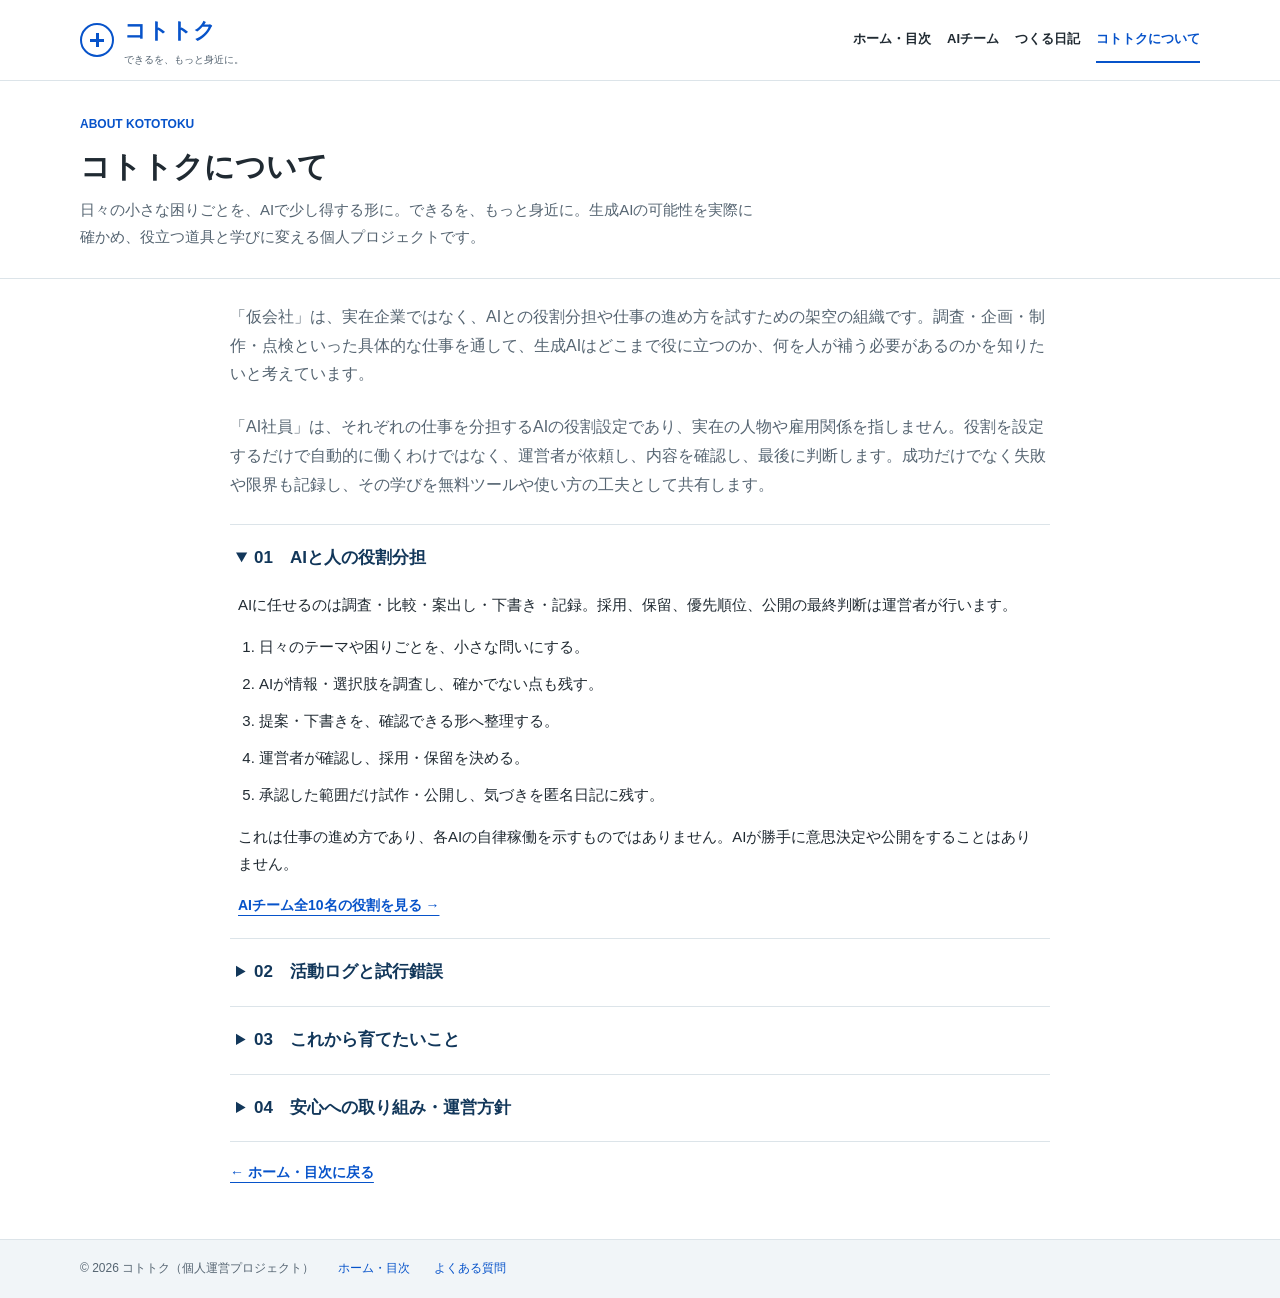
==== commit 087797a2: "Explain Kototoku mission and fictional AI employee roles" ====
--- a/about.html
+++ b/about.html
@@ -10,9 +10,10 @@
 <body class="about-page">
 <a class="skip-link" href="#main">本文へ移動</a>
 <nav aria-label="メインナビゲーション"><div class="wrap"><a class="brand" href="index.html"><span class="symbol" aria-hidden="true"></span><span><b>コトトク</b><small>できるを、もっと身近に。</small></span></a><button class="menu" aria-label="メニューを開く" aria-expanded="false" aria-controls="primary-navigation">☰</button><div class="navlinks" id="primary-navigation"><a href="index.html">ホーム・目次</a><a href="ai-company.html">AIチーム</a><a href="diary.html">つくる日記</a><a href="about.html" aria-current="page">コトトクについて</a></div></div></nav>
-<header class="page-hero"><div class="wrap"><span class="kicker">ABOUT KOTOTOKU</span><h1>コトトクについて</h1><p>個人がAIと小さなツールやアイデアを育てる、実験的なWebプロジェクトです。実在企業の公式サイトではありません。</p></div></header>
+<header class="page-hero"><div class="wrap"><span class="kicker">ABOUT KOTOTOKU</span><h1>コトトクについて</h1><p>日々の小さな困りごとを、AIで少し得する形に。できるを、もっと身近に。生成AIの可能性を実際に確かめ、役立つ道具と学びに変える個人プロジェクトです。</p></div></header>
 <main id="main" class="about-content wrap">
-<p class="about-intro" id="about">完成したものだけでなく、途中の発見も記録します。AIの提案は運営者が確認し、公開内容の最終判断を行います。</p>
+<p class="about-intro" id="about">「仮会社」は、実在企業ではなく、AIとの役割分担や仕事の進め方を試すための架空の組織です。調査・企画・制作・点検といった具体的な仕事を通して、生成AIはどこまで役に立つのか、何を人が補う必要があるのかを知りたいと考えています。</p>
+<p class="about-intro">「AI社員」は、それぞれの仕事を分担するAIの役割設定であり、実在の人物や雇用関係を指しません。役割を設定するだけで自動的に働くわけではなく、運営者が依頼し、内容を確認し、最後に判断します。成功だけでなく失敗や限界も記録し、その学びを無料ツールや使い方の工夫として共有します。</p>
 <details id="organization" open><summary>01　AIと人の役割分担</summary><div class="detail-body"><p>AIに任せるのは調査・比較・案出し・下書き・記録。採用、保留、優先順位、公開の最終判断は運営者が行います。</p><ol><li>日々のテーマや困りごとを、小さな問いにする。</li><li>AIが情報・選択肢を調査し、確かでない点も残す。</li><li>提案・下書きを、確認できる形へ整理する。</li><li>運営者が確認し、採用・保留を決める。</li><li>承認した範囲だけ試作・公開し、気づきを匿名日記に残す。</li></ol><p>これは仕事の進め方であり、各AIの自律稼働を示すものではありません。AIが勝手に意思決定や公開をすることはありません。</p><a class="text-link" href="ai-company.html">AIチーム全10名の役割を見る →</a></div></details>
 <details id="activity"><summary>02　活動ログと試行錯誤</summary><div class="detail-body"><p>日時・担当AI・提案・運営者の判断を確認できる記録だけを掲載します。この4項目がそろう公開用の活動ログは、現在準備中です。</p><p>役割があることと、実際に作業したことは別です。個別AIの実行日時・担当・判断履歴は未確認です。</p><ul><li><a class="text-link" href="diary.html#day-000">0日目：まず、公開できる場所を。</a> 設定と表示を行き来しながらサイトを公開しました。</li><li><a class="text-link" href="diary.html#day-001">1日目：「いい感じに」の、その先へ。</a> 頼み方と、設定・実際の動きの違いを振り返りました。</li></ul></div></details>
 <details id="possibilities"><summary>03　これから育てたいこと</summary><div class="detail-body"><p>記録から気づきを得て、役立つ道具にする。その積み重ねを信頼と、続けられる形につなげていきます。</p><ol><li>仕組みや匿名日記を公開し、試した過程を残す。</li><li>困りごとを軽くする無料ツールを育てる。</li><li>必要な人に届け、将来の小さな収益化も検討する。</li></ol><p>検索流入や収益の実績を示すものではありません。AI活用メモや新しいサンプルは準備中です。</p><a class="text-link" href="index.html#tools">使えるツールを見る →</a></div></details>
--- a/assets/css/home-index.css
+++ b/assets/css/home-index.css
@@ -1,6 +1,10 @@
-.home-index .index-header{padding:26px 0 22px;border-bottom:1px solid var(--line);background:linear-gradient(100deg,#eef5ff,#f1f8f3)}
+.home-index .index-header{padding:24px 0;border-bottom:1px solid var(--line);background:linear-gradient(100deg,#eef5ff,#f1f8f3)}
 .home-index .index-header h1{margin:0;color:var(--blue);font-family:"Yu Mincho","Hiragino Mincho ProN",serif;font-size:36px;line-height:1.4}
-.home-index .index-header p{margin:8px 0 0;color:var(--muted);font-size:14px}
+.home-index .index-header .index-tagline{margin:2px 0 0;color:var(--deep);font-size:17px;font-weight:700}
+.home-index .index-header .index-purpose{max-width:720px;margin:10px 0 0;color:var(--muted);font-size:14px;line-height:1.75}
+.home-index .purpose-points{display:flex;gap:0;list-style:none;margin:16px 0 0;padding:0;border-top:1px solid #12375a24}
+.home-index .purpose-points li{display:flex;flex-wrap:wrap;min-width:0;gap:4px 8px;align-items:baseline;padding:8px 18px 0 0;margin-right:18px;border-right:1px solid #12375a24;font-size:12px;color:var(--muted)}
+.home-index .purpose-points li:last-child{border-right:0}.home-index .purpose-points b{color:#17644f;font-size:13px}.home-index .purpose-points span{white-space:normal}
 .home-index .index-layout{display:grid;grid-template-columns:minmax(0,1fr) minmax(0,1fr);gap:40px;padding-block:28px 36px;align-items:start}
 .home-index .index-layout section{padding:0;min-width:0}
 .home-index .index-layout h2{font-size:20px;line-height:1.5;margin:0 0 12px}
@@ -32,4 +36,4 @@
 .about-content .detail-body p{margin:0 0 14px}
 .about-content .detail-body ul,.about-content .detail-body ol{padding-left:1.4em}
 .about-content .detail-body li{margin-bottom:10px}
-@media(max-width:760px){.home-index .index-layout{grid-template-columns:1fr;gap:24px;padding-block:20px 24px}.home-index .index-header{padding:18px 0}.home-index .index-header h1{font-size:30px}.home-index .directory-list a{padding-block:9px}.home-index .index-layout h2{font-size:18px}}+@media(max-width:760px){.home-index .index-layout{grid-template-columns:1fr;gap:24px;padding-block:20px 24px}.home-index .index-header{padding:18px 0}.home-index .index-header h1{font-size:30px}.home-index .purpose-points{display:grid;grid-template-columns:1fr 1fr;gap:8px 14px;margin-top:12px;padding-top:10px}.home-index .purpose-points li{padding:0;margin:0;border:0}.home-index .purpose-points li:last-child{grid-column:1/-1}.home-index .directory-list a{padding-block:9px}.home-index .index-layout h2{font-size:18px}}
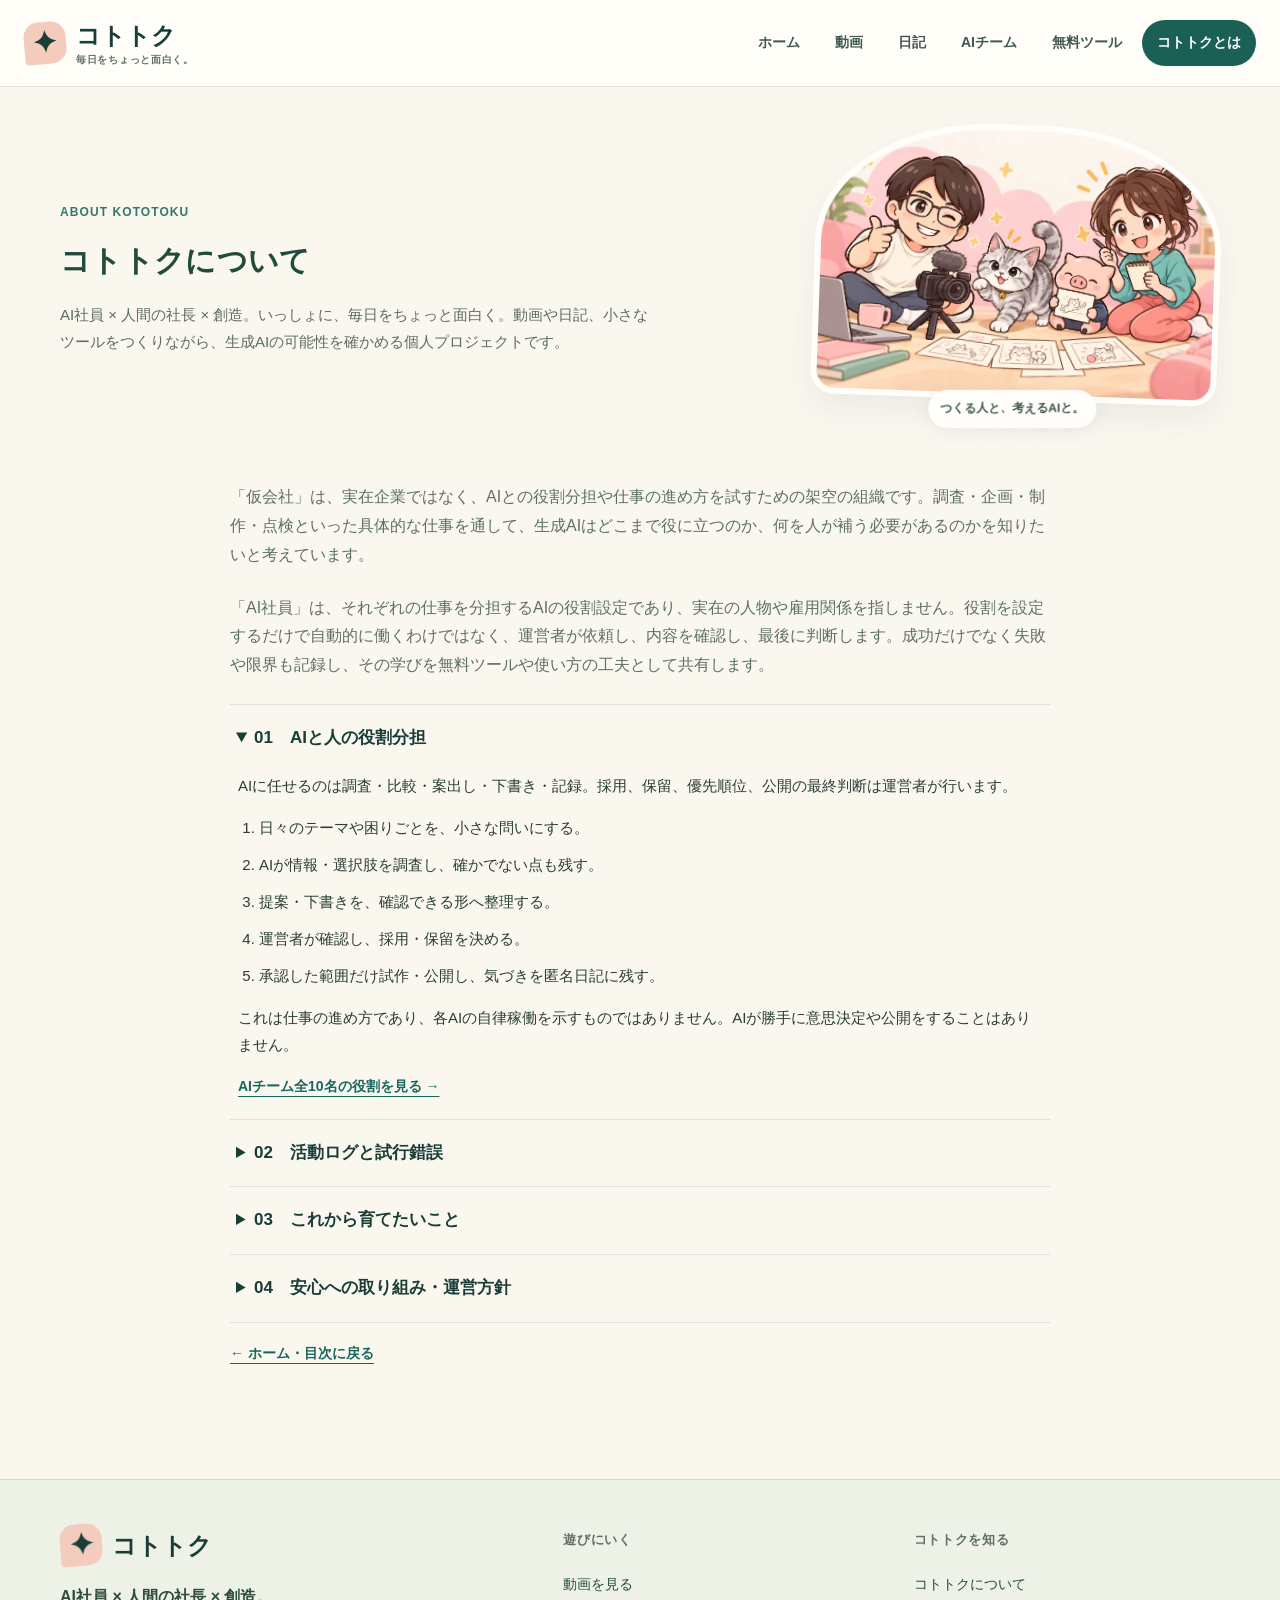
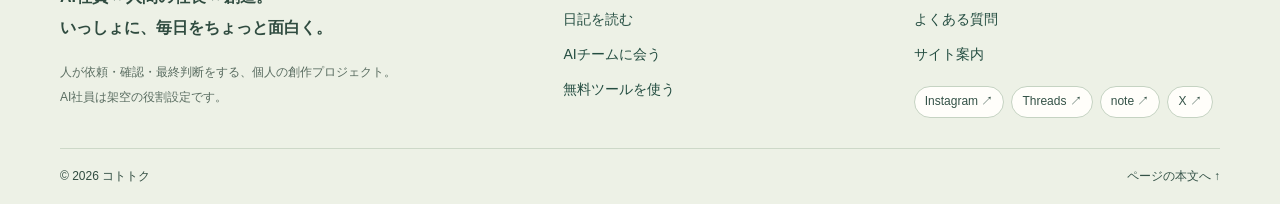
==== commit 6ec341c9: "Unify all public pages with illustrated Kototoku brand and navigation" ====
--- a/about.html
+++ b/about.html
@@ -2,15 +2,23 @@
 <html lang="ja">
 <head>
 <meta charset="utf-8"><meta name="viewport" content="width=device-width,initial-scale=1">
+<script async src="https://www.googletagmanager.com/gtag/js?id=G-03WXT4R2F9"></script>
+<script>
+window.dataLayer = window.dataLayer || [];
+function gtag(){dataLayer.push(arguments);}
+gtag("js", new Date());
+gtag("config", "G-03WXT4R2F9");
+</script>
 <title>コトトクについて｜仕組みと運営方針</title>
 <meta name="description" content="コトトクは個人が運営する実験的なWebプロジェクトです。AIとの役割分担、活動の記録、運営方針を紹介します。">
 <meta property="og:title" content="コトトクについて｜仕組みと運営方針"><meta property="og:description" content="AIが提案し、人が確かめる。コトトクの仕組みと運営方針。"><meta property="og:type" content="website"><meta property="og:url" content="https://tennistom17-source.github.io/kototoku-web/about.html">
 <link rel="canonical" href="https://tennistom17-source.github.io/kototoku-web/about.html"><link rel="icon" href="favicon.ico" sizes="any"><link rel="stylesheet" href="site.css"><link rel="stylesheet" href="assets/css/home-index.css">
+<link rel="stylesheet" href="assets/css/brand-theme.css">
 </head>
-<body class="about-page">
+<body class="about-page brand-unified">
 <a class="skip-link" href="#main">本文へ移動</a>
-<nav aria-label="メインナビゲーション"><div class="wrap"><a class="brand" href="index.html"><span class="symbol" aria-hidden="true"></span><span><b>コトトク</b><small>できるを、もっと身近に。</small></span></a><button class="menu" aria-label="メニューを開く" aria-expanded="false" aria-controls="primary-navigation">☰</button><div class="navlinks" id="primary-navigation"><a href="index.html">ホーム・目次</a><a href="ai-company.html">AIチーム</a><a href="diary.html">つくる日記</a><a href="about.html" aria-current="page">コトトクについて</a></div></div></nav>
-<header class="page-hero"><div class="wrap"><span class="kicker">ABOUT KOTOTOKU</span><h1>コトトクについて</h1><p>日々の小さな困りごとを、AIで少し得する形に。できるを、もっと身近に。生成AIの可能性を実際に確かめ、役立つ道具と学びに変える個人プロジェクトです。</p></div></header>
+<nav class="brand-nav" aria-label="メインナビゲーション"><div class="brand-nav-inner"><a class="brand-logo" href="index.html"><span class="brand-emblem" aria-hidden="true">✦</span><span>コトトク<small>毎日をちょっと面白く。</small></span></a><button class="brand-menu" type="button" aria-expanded="false" aria-controls="brand-navigation">メニュー ☰</button><div class="brand-links" id="brand-navigation"><a href="index.html">ホーム</a><a href="movie-lab.html">動画</a><a href="diary.html">日記</a><a href="ai-company.html">AIチーム</a><a href="index.html#tools">無料ツール</a><a href="about.html" aria-current="page">コトトクとは</a></div></div></nav>
+<header class="page-hero brand-hero"><div class="brand-hero-grid"><div class="brand-hero-copy"><div class="wrap"><span class="kicker">ABOUT KOTOTOKU</span><h1>コトトクについて</h1><p>AI社員 × 人間の社長 × 創造。いっしょに、毎日をちょっと面白く。動画や日記、小さなツールをつくりながら、生成AIの可能性を確かめる個人プロジェクトです。</p></div></div><figure class="brand-page-art"><img src="assets/images/kototoku-creative-team.webp" alt="社長とあす君、ぶた仙人、AI社員が一緒に創作するイラスト" width="1536" height="1024"><figcaption>つくる人と、考えるAIと。</figcaption></figure></div></header>
 <main id="main" class="about-content wrap">
 <p class="about-intro" id="about">「仮会社」は、実在企業ではなく、AIとの役割分担や仕事の進め方を試すための架空の組織です。調査・企画・制作・点検といった具体的な仕事を通して、生成AIはどこまで役に立つのか、何を人が補う必要があるのかを知りたいと考えています。</p>
 <p class="about-intro">「AI社員」は、それぞれの仕事を分担するAIの役割設定であり、実在の人物や雇用関係を指しません。役割を設定するだけで自動的に働くわけではなく、運営者が依頼し、内容を確認し、最後に判断します。成功だけでなく失敗や限界も記録し、その学びを無料ツールや使い方の工夫として共有します。</p>
@@ -20,7 +28,7 @@
 <details id="policy"><summary>04　安心への取り組み・運営方針</summary><div class="detail-body"><ul><li><strong>データを集めない：</strong>ツールの入力内容はブラウザ内で処理し、保存・外部送信しません。</li><li><strong>本業と分離する：</strong>勤務先の設備、時間、資料、コード、情報は使いません。</li><li><strong>危険領域を避ける：</strong>医療、法律、投資、安全制御など、誤りが重大な判断につながる領域を扱いません。</li><li><strong>広告を明示する：</strong>広告や紹介リンクは、それと分かるよう明確に表示します。</li></ul><p>AIチームのメンバーは実在の人物ではなく、役割設定を分かりやすくするための架空の設定です。本名、顔、勤務先、住所、生活圏など、個人を特定する情報は掲載しません。</p><p>個人情報・機密情報をツールに入力しないでください。AIの回答は事実確認を行い、最終判断は利用者が行ってください。</p><a class="text-link" href="faq.html">よくある質問を見る →</a></div></details>
 <p><a class="text-link" href="index.html">← ホーム・目次に戻る</a></p>
 </main>
-<footer class="compact-footer"><div class="wrap"><span>© 2026 コトトク（個人運営プロジェクト）</span><a href="index.html">ホーム・目次</a><a href="faq.html">よくある質問</a></div></footer>
+<footer class="brand-footer" data-brand-footer><div class="brand-footer-inner"><div class="brand-footer-intro"><a class="brand-logo" href="index.html"><span class="brand-emblem" aria-hidden="true">✦</span>コトトク</a><p>AI社員 × 人間の社長 × 創造。<br>いっしょに、毎日をちょっと面白く。</p><small>人が依頼・確認・最終判断をする、個人の創作プロジェクト。<br>AI社員は架空の役割設定です。</small></div><div><h2>遊びにいく</h2><a href="movie-lab.html">動画を見る</a><a href="diary.html">日記を読む</a><a href="ai-company.html">AIチームに会う</a><a href="index.html#tools">無料ツールを使う</a></div><div><h2>コトトクを知る</h2><a href="about.html">コトトクについて</a><a href="faq.html">よくある質問</a><a href="site-map.html">サイト案内</a><div class="brand-social"><a href="https://www.instagram.com/kototoku17/" target="_blank" rel="noopener noreferrer">Instagram ↗</a><a href="https://www.threads.com/@kototoku17" target="_blank" rel="noopener noreferrer">Threads ↗</a><a href="https://note.com/firm_broom4032" target="_blank" rel="noopener noreferrer">note ↗</a><a href="https://x.com/kototoku123" target="_blank" rel="noopener noreferrer">X ↗</a></div></div></div><div class="brand-footer-bottom">© 2026 コトトク <a href="#main">ページの本文へ ↑</a></div></footer>
 <script src="site.js" defer></script>
 <script>
 function revealTopic() {
@@ -30,4 +38,5 @@
 window.addEventListener('hashchange', revealTopic);
 revealTopic();
 </script>
-</body></html>+<script src="assets/js/brand-shell.js" defer></script>
+</body></html>
--- a/site.css
+++ b/site.css
@@ -87,6 +87,7 @@
 article.post p{margin:0 0 20px}
 article.post ol,article.post ul{padding-left:1.3em;margin:0 0 20px}
 article.post li{margin-bottom:8px}
+.post-media{display:grid;gap:14px;margin:28px 0}.post-media img,.post-media video{display:block;width:100%;max-height:70vh;object-fit:contain;background:var(--soft)}
 .post-footnote,.source-note{margin-top:32px;padding:20px;background:var(--soft);border-left:2px solid var(--line);color:var(--muted);font-size:13px}
 .org-chart{display:grid;grid-template-columns:repeat(3,1fr);gap:14px;margin:26px 0 10px}
 .org-dept{padding:18px;background:var(--soft);border-top:2px solid var(--line);text-align:center;font-weight:700;color:var(--deep)}
@@ -111,6 +112,20 @@
 .footer-main a:hover{color:var(--blue);text-decoration:underline}
 .footer-col b,.footer-col a{display:block;margin-bottom:10px}.footer-col b{font-size:13px}
 .footer-bottom{display:flex;justify-content:space-between;flex-wrap:wrap;gap:8px;padding:18px 0 26px;border-top:1px solid var(--line);color:var(--muted);font-size:11px}
+.social-follow{background:var(--sky);border-bottom:1px solid var(--line)}
+.social-follow .wrap{display:flex;align-items:center;justify-content:space-between;gap:24px;padding:28px 0}
+.social-follow h2{margin:0;color:var(--deep);font-size:20px;line-height:1.5}
+.social-follow p{margin:3px 0 0;color:var(--muted);font-size:13px}
+.social-links{display:flex;flex-wrap:wrap;gap:10px}
+.social-link{display:inline-flex;align-items:center;justify-content:center;width:44px;height:44px;border:1px solid #0753ca3d;border-radius:50%;background:var(--white);color:var(--blue);transition:background .2s,color .2s,border-color .2s,transform .2s}
+.social-link svg{display:block;width:21px;height:21px;fill:none;stroke:currentColor;stroke-width:1.8;stroke-linecap:round;stroke-linejoin:round}
+.social-link-instagram svg{stroke-width:1.9}.social-link-instagram .social-icon-dot{fill:currentColor;stroke:none}
+.social-link-threads svg,.social-link-x svg{fill:currentColor;stroke:none}
+.social-link img{display:block;width:36px;height:36px;border-radius:50%}
+.social-link:hover{background:var(--blue);border-color:var(--blue);color:var(--white);transform:translateY(-2px)}
+.footer-social{display:flex;justify-content:flex-end;padding:18px 0;border-top:1px solid var(--line)}
+.compact-footer-social{width:min(1120px,calc(100% - 64px));margin:auto}
+.social-links-footer{gap:8px}.social-links-footer .social-link{width:40px;height:40px}
 .home{--green:#17644f;--mint:#eaf5ef;--rose:#974457;--blush:#fcf0f2;--paper:#fbfcfa}
 .guide-section{background-color:#fbfcfa;background-image:linear-gradient(#12375a06 1px,transparent 1px),linear-gradient(90deg,#12375a06 1px,transparent 1px);background-size:24px 24px}
 .site-guide h1,.site-guide h2,.floor-room h3{font-family:"Yu Mincho","Hiragino Mincho ProN",serif}
@@ -263,4 +278,4 @@
 @media(max-width:900px){.cards,.cards.cards-4,.org-chart,.footer-main{grid-template-columns:1fr 1fr}.staff-grid{grid-template-columns:1fr}}
 @media(max-width:760px){.wrap{width:calc(100% - 40px)}nav .wrap{min-height:72px;gap:8px;justify-content:space-between}.navlinks{display:none;width:100%;flex-direction:column;gap:2px;margin-left:0}.navlinks.open{display:flex}.navlinks a{padding:10px 8px}.menu{display:block}.page-hero,.home .page-hero{padding:36px 0 28px}.page-hero h1{font-size:30px}.home .page-hero h1{font-size:52px}.hero-tagline{font-size:26px}.hero-status{font-size:11px}main section{padding:48px 0}.section-head h2{font-size:25px}.film-caption,#about .wrap{grid-template-columns:1fr;gap:20px}.film-caption h3{font-size:17px}article.post h2{font-size:24px}}
 @media(max-width:620px){.cards,.org-chart{grid-template-columns:1fr}.staff-card{flex-direction:column}}
-@media(max-width:480px){.wrap{width:calc(100% - 32px)}.hero-meta{align-items:start;flex-direction:column;gap:8px}.home .page-hero h1{font-size:46px;margin-top:22px}.hero-tagline{font-size:23px}.page-hero p{font-size:14px}.hero-actions{gap:16px}.hero-bottom{margin-top:22px}.section-head h2{font-size:23px}.linkcards{grid-template-columns:1fr}.linkcard{border-right:0;border-top:1px solid var(--line);min-height:0;padding:24px 0}.linkcard:first-child{border-top:0;padding-left:0}.linkcard .go{margin-top:8px}.cards.cards-4,.footer-main{grid-template-columns:1fr}.film-caption{gap:16px}}+@media(max-width:480px){.wrap{width:calc(100% - 32px)}.hero-meta{align-items:start;flex-direction:column;gap:8px}.home .page-hero h1{font-size:46px;margin-top:22px}.hero-tagline{font-size:23px}.page-hero p{font-size:14px}.hero-actions{gap:16px}.hero-bottom{margin-top:22px}.section-head h2{font-size:23px}.linkcards{grid-template-columns:1fr}.linkcard{border-right:0;border-top:1px solid var(--line);min-height:0;padding:24px 0}.linkcard:first-child{border-top:0;padding-left:0}.linkcard .go{margin-top:8px}.cards.cards-4,.footer-main{grid-template-columns:1fr}.film-caption{gap:16px}.social-follow .wrap{align-items:flex-start;flex-direction:column;gap:14px}.social-link{width:48px;height:48px}.footer-social{justify-content:flex-start}.compact-footer-social{width:calc(100% - 32px)}.social-links-footer .social-link{width:44px;height:44px}}
--- a/assets/css/home-index.css
+++ b/assets/css/home-index.css
@@ -16,6 +16,14 @@
 .home-index .directory-list strong{display:block;font-size:16px;color:var(--deep)}
 .home-index .directory-list small{display:block;font-size:12px;color:var(--muted)}
 .home-index .directory-list .direction{color:var(--blue)}
+.home-index .directory-list .recommended-tool a{padding:16px;border-left:4px solid #17644f;background:#eaf5ef}
+.home-index .recommended-tool .tool-label{display:block;margin-bottom:6px;color:#17644f;font-size:12px}
+.home-index .recommended-tool strong{margin-bottom:4px}
+.home-index .recommended-tool .tool-action{display:block;margin-top:10px;color:var(--blue);font-size:14px;font-weight:700}
+.home-index .directory-list .movie-lab-entry a{padding:14px 12px;border-left:4px solid var(--blue);background:#eef5ff}
+.home-index .movie-lab-entry .tool-label{display:block;margin-bottom:5px;color:var(--blue);font-size:11px}
+.home-index .movie-lab-entry .tool-action{display:block;margin-top:8px;color:var(--blue);font-size:13px;font-weight:700}
+.home-index .directory-list a:focus-visible{outline:3px solid var(--blue);outline-offset:3px}
 .home-index .index-film{margin:0}
 .home-index .index-film video{display:block;width:100%;height:auto;aspect-ratio:16/9;background:#18232d;border-radius:4px}
 .home-index .index-film figcaption{font-size:12px;color:var(--muted);margin-top:10px}
@@ -36,4 +44,33 @@
 .about-content .detail-body p{margin:0 0 14px}
 .about-content .detail-body ul,.about-content .detail-body ol{padding-left:1.4em}
 .about-content .detail-body li{margin-bottom:10px}
-@media(max-width:760px){.home-index .index-layout{grid-template-columns:1fr;gap:24px;padding-block:20px 24px}.home-index .index-header{padding:18px 0}.home-index .index-header h1{font-size:30px}.home-index .purpose-points{display:grid;grid-template-columns:1fr 1fr;gap:8px 14px;margin-top:12px;padding-top:10px}.home-index .purpose-points li{padding:0;margin:0;border:0}.home-index .purpose-points li:last-child{grid-column:1/-1}.home-index .directory-list a{padding-block:9px}.home-index .index-layout h2{font-size:18px}}+@media(max-width:760px){.home-index .index-layout{grid-template-columns:1fr;gap:24px;padding-block:20px 24px}.home-index .index-header{padding:18px 0}.home-index .index-header h1{font-size:30px}.home-index .purpose-points{display:grid;grid-template-columns:1fr 1fr;gap:8px 14px;margin-top:12px;padding-top:10px}.home-index .purpose-points li{padding:0;margin:0;border:0}.home-index .purpose-points li:last-child{grid-column:1/-1}.home-index .directory-list a{padding-block:9px}.home-index .index-layout h2{font-size:18px}}
+/* 2026 creative studio home */
+.home-index{background:#fffaf4;color:#37333b}
+.home-index nav{background:#fffaf4}
+.home-index .index-header{background:radial-gradient(circle at 85% 22%,#ffcfda 0,transparent 35%),linear-gradient(135deg,#fff6df,#ffe9e5);border:0;padding:76px 0 88px;overflow:hidden}
+.home-index .hero-grid{display:grid;grid-template-columns:1.03fr .97fr;gap:38px;align-items:center}
+.home-index .hero-copy{position:relative;z-index:1}
+.home-index .index-header h1{font-family:inherit;color:#33313d;font-size:clamp(23px,3vw,43px);line-height:1.3;letter-spacing:-.04em}
+.home-index .index-tagline{font-weight:900;color:#302b38;font-size:clamp(36px,5.2vw,72px);line-height:1.18;margin:20px 0}
+.home-index .index-tagline em{font-style:normal;color:#ef6581}
+.home-index .index-purpose{font-size:17px;max-width:34em;line-height:1.9;color:#554f56}
+.home-index .kicker{font-size:12px;font-weight:800;letter-spacing:.16em;color:#b85070}
+.home-index .hero-actions{display:flex;gap:12px;flex-wrap:wrap;margin-top:26px}
+.home-index .pill-button{border-radius:100px;padding:13px 24px;text-decoration:none;background:#302b38;color:white;font-weight:800;box-shadow:0 8px 22px #74535a27}
+.home-index .pill-button.secondary{background:white;color:#302b38}
+.home-index .hero-illustration{margin:0;min-width:0;align-self:center}
+.home-index .hero-illustration img{display:block;width:100%;height:auto;border-radius:30px;box-shadow:0 16px 36px #75586830}
+.home-index .hero-illustration figcaption{padding:12px 6px 0;text-align:center;color:#6b4b5d;font-size:13px;font-weight:800}
+.home-index .home-ribbon{background:#332f3c;color:white;padding:17px 0;font-weight:800}
+.home-index .home-ribbon span{float:right;font-size:14px;color:#ffdd8d}
+.home-index .index-layout{padding-top:64px}
+.home-index .section-heading{text-align:center;margin-bottom:30px}
+.home-index .section-heading span{color:#e86888;letter-spacing:.12em;font-size:12px;font-weight:800}
+.home-index .section-heading h2{font-size:clamp(27px,3.3vw,43px);margin:8px 0}
+.home-index .feature-cards{display:grid;grid-template-columns:repeat(3,1fr);gap:15px;margin-bottom:48px}
+.home-index .feature-cards a{display:flex;flex-direction:column;gap:5px;padding:22px;border-radius:24px;background:#fff;box-shadow:0 5px 24px #493e3812;text-decoration:none;color:#35303b}
+.home-index .feature-cards a:nth-child(2){background:#fce9ee}.home-index .feature-cards a:nth-child(3){background:#e7f5f2}
+.home-index .feature-cards span{font-size:42px}.home-index .feature-cards b{font-size:19px}.home-index .feature-cards small{color:#635e62}
+@media(max-width:800px){.home-index .hero-grid{grid-template-columns:1fr}.home-index .hero-illustration{max-width:580px;width:100%;margin:auto}.home-index .home-ribbon span{float:none;display:block;margin-top:5px}.home-index .feature-cards{grid-template-columns:1fr}}
+@media(max-width:480px){.home-index .index-header{padding:52px 0 60px}.home-index .hero-illustration img{border-radius:20px}}
--- a/assets/css/brand-theme.css
+++ b/assets/css/brand-theme.css
@@ -0,0 +1,87 @@
+/* Kototoku's shared visual language. Loaded last on every public page. */
+body.brand-unified{--blue:#17675e;--deep:#193e38;--sky:#ecf5ef;--ink:#293e37;--muted:#5d7067;--line:#dce4da;--soft:#f5f6ef;--white:#fffefa;--paper:#fffefa;--bg:#faf7ef;background:#faf7ef;color:var(--ink);font-family:"Hiragino Kaku Gothic ProN","Yu Gothic",Meiryo,sans-serif;line-height:1.8;margin:0;}
+.brand-unified *{box-sizing:border-box}
+.brand-unified a:focus-visible,.brand-unified button:focus-visible,.brand-unified input:focus-visible,.brand-unified textarea:focus-visible,.brand-unified select:focus-visible,.brand-unified summary:focus-visible{outline:3px solid #ad5a39;outline-offset:4px}
+.brand-unified h1,.brand-unified h2,.brand-unified h3{color:#193e38;letter-spacing:.01em}
+.brand-unified h1{font-size:clamp(1.65rem,3.3vw,2.75rem);line-height:1.5;overflow-wrap:anywhere}
+.brand-unified .wrap{width:min(1160px,calc(100% - 48px))}
+.brand-unified section{scroll-margin-top:105px}
+.brand-unified button,.brand-unified input,.brand-unified textarea,.brand-unified select{font:inherit}
+.brand-unified button{touch-action:manipulation}
+.brand-unified button:disabled{opacity:.55;cursor:wait}
+.brand-unified .brand-nav{position:sticky;top:0;z-index:50;background:#fffefaed;backdrop-filter:blur(12px);border-bottom:1px solid #dde3d8;padding:0;width:100%;margin:0}
+.brand-nav-inner{width:min(1240px,calc(100% - 48px));min-height:86px;margin:auto;display:flex;align-items:center;gap:28px}
+.brand-unified .brand-logo{display:inline-flex;gap:10px;align-items:center;color:#193e38;text-decoration:none;font-size:24px;font-weight:850;white-space:nowrap;line-height:1.4}
+.brand-logo small{display:block;font-size:10px;font-weight:600;letter-spacing:.07em;color:#617064}
+.brand-emblem{display:grid;place-items:center;width:42px;height:42px;background:#f3ccbd;color:#193e38;border-radius:15px 15px 15px 4px;font-size:30px;transform:rotate(-5deg)}
+.brand-links{margin-left:auto;display:flex;gap:5px;align-items:center;flex-wrap:wrap}
+.brand-unified .brand-links a{color:#40594e;display:block;padding:10px 15px;border-radius:100px;font-size:14px;font-weight:700;white-space:nowrap;text-decoration:none;transition:background .15s}
+.brand-unified .brand-links a:hover{background:#f1eadf}
+.brand-unified .brand-links a[aria-current]{background:#1b6055;color:#fff}
+.brand-unified .brand-menu{display:none;border:1px solid #cfdacd;border-radius:12px;background:#fffefa;color:#244d41;min-height:44px;padding:8px 13px;font-size:13px;font-weight:700;margin-left:auto}
+.brand-skip{position:absolute;top:0;left:-9999px;z-index:100;background:#fff;padding:12px}
+.brand-skip:focus{left:12px}
+.brand-unified .brand-hero{background:#faf7ef;border:0;padding:38px 0 32px;max-width:none;width:auto;margin:0}
+.brand-hero-grid{width:min(1160px,calc(100% - 48px));margin:auto;display:grid;grid-template-columns:minmax(0,1fr) minmax(260px,.57fr);gap:42px;align-items:center}
+.brand-hero-copy{min-width:0}
+.brand-unified .brand-hero-copy>.wrap{width:auto;margin:0}
+.brand-unified .brand-hero p{font-size:15px;max-width:72ch;color:#5b6d63}
+.brand-unified .brand-hero h1{margin:12px 0 18px}
+.brand-page-art{margin:0;position:relative;align-self:center;transform:rotate(2deg)}
+.brand-page-art img{display:block;width:100%;height:auto;border-radius:44% 44% 24px 24px;box-shadow:0 14px 30px #27483912;border:6px solid #fffefa}
+.brand-page-art figcaption{position:relative;margin:-10px auto 0;padding:8px 12px;width:fit-content;max-width:95%;border-radius:30px;background:#fffefa;color:#365247;font-size:12px;font-weight:700;box-shadow:0 4px 18px #27483914;transform:rotate(-2deg)}
+.brand-unified .index-header{background:#faf7ef}
+.brand-unified .hero-illustration img{border-radius:34px 80px 34px 34px}
+.brand-unified .home-ribbon{background:#e8eee0;border-color:#dce4d4;color:#345146}
+.brand-unified .kicker{color:#35776a;letter-spacing:.09em}
+.brand-unified .page-hero,.brand-unified .tool-hero{border-bottom:0}
+.brand-unified .movie-hero{background:#faf7ef;color:#293e37;border-color:#dce4da}
+.brand-unified .movie-catch{color:#22584b}
+.brand-unified .hero-media{border:0;border-radius:32px;background:#fae9de url('../images/kototoku-creative-team.webp') center/cover}
+.brand-unified .hero-media>div{background:#fffefae8;border-radius:20px;margin:20px;padding:20px;color:#244d41}
+.brand-unified .hero-media b,.brand-unified .hero-media small{color:#244d41}
+.brand-unified .primary-link,.brand-unified .primary-button,.brand-unified .pill-button,.brand-unified .primary{background:#1b6055;color:#fff;border-color:#1b6055;border-radius:100px;min-height:44px}
+.brand-unified .pill-button.secondary,.brand-unified .movie-secondary-link{background:#fffefa;color:#225c50;border:1px solid #bbcfc2;border-radius:100px;min-height:44px}
+.brand-unified .linkcard,.brand-unified .card,.brand-unified .post,.brand-unified .tool-panel,.brand-unified .tool-card,.brand-unified .faq-item,.brand-unified .room,.brand-unified .compare-panel,.brand-unified .translator-panel,.brand-unified .consult-panel{border-color:#dce4da;border-radius:20px;background:#fffefa}
+.brand-unified .linkcard:hover{background:#f0f5e9;border-color:#b7cbb9}
+.brand-unified input:not([type=range]):not([type=checkbox]):not([type=radio]),.brand-unified textarea,.brand-unified select{border-color:#bdcfc2;border-radius:10px;color:#263e32;background:#fffefa}
+.brand-unified .execution-stage,.brand-unified .execution-card,.brand-unified .impact-card{border-color:#dce4da;border-radius:18px}
+.brand-unified .brand-footer{background:#edf1e6;color:#304c40;margin:60px 0 0;padding:44px 0 0;border-top:1px solid #d4dece;width:100%;max-width:none;font-size:14px}
+.brand-footer-inner{width:min(1160px,calc(100% - 48px));margin:auto;display:grid;grid-template-columns:1.5fr 1fr 1fr;gap:44px}
+.brand-footer-intro p{font-size:16px;font-weight:700;line-height:1.9}
+.brand-footer-intro small{font-size:12px;color:#596c60;line-height:1.8}
+.brand-unified .brand-footer h2{font-size:13px;margin:4px 0 15px;letter-spacing:.05em;color:#617064}
+.brand-footer-inner>div>a:not(.brand-logo){display:block;padding:5px 0;color:#244d41;text-decoration:none}
+.brand-footer a:hover{text-decoration:underline}
+.brand-social{display:flex;flex-wrap:wrap;gap:7px;margin-top:14px}
+.brand-unified .brand-social a{display:block;border:1px solid #c5d3c2;padding:4px 10px;border-radius:100px;font-size:12px;background:#fffefa;color:#345247;text-decoration:none}
+.brand-footer-bottom{width:min(1160px,calc(100% - 48px));margin:30px auto 0;border-top:1px solid #cdd8c8;padding:17px 0;font-size:12px;display:flex;justify-content:space-between;gap:16px}
+.brand-unified .brand-footer-bottom a{color:#345247}
+@media(max-width:1000px){.brand-nav-inner{gap:12px}.brand-unified .brand-links a{padding:9px 10px;font-size:13px}.brand-hero-grid{gap:26px;grid-template-columns:minmax(0,1fr) 260px}}
+@media(max-width:760px){
+.brand-unified .wrap,.brand-nav-inner,.brand-hero-grid,.brand-footer-inner,.brand-footer-bottom{width:calc(100% - 32px)}
+.brand-nav-inner{min-height:74px;flex-wrap:wrap;padding:10px 0;gap:10px}
+.brand-unified .brand-logo{font-size:21px}.brand-emblem{width:36px;height:36px;font-size:26px}
+.brand-links{width:100%;margin:0;display:grid;grid-template-columns:repeat(3,1fr);gap:5px;padding-bottom:7px}
+.brand-unified .brand-links a{text-align:center;padding:10px 3px;font-size:12px}
+.brand-nav.menu-enhanced .brand-menu{display:block}.brand-nav.menu-enhanced .brand-links{display:none}.brand-nav.menu-enhanced .brand-links.is-open{display:grid}
+.brand-hero-grid{grid-template-columns:1fr;gap:22px}.brand-unified .brand-hero{padding:24px 0}.brand-page-art{width:min(310px,80%);justify-self:center}.brand-page-art img{border-radius:28px}
+.brand-unified .brand-hero h1{font-size:1.65rem}.brand-footer-inner{grid-template-columns:1fr 1fr;gap:26px}.brand-footer-intro{grid-column:1/-1}.brand-unified .brand-footer{margin-top:36px}.brand-footer-bottom{align-items:start}
+}
+@media(prefers-reduced-motion:reduce){.brand-unified *{scroll-behavior:auto!important;transition:none!important}}
+/* Bring the former dark company presentation into the same light palette. */
+body.brand-unified.execution-page{--exec-blue:#236858;--exec-deep:#234b3c;--exec-teal:#357968;--exec-sky:#edf3e7;--impact-bg:#f1f3e8;--impact-panel:#fffefa;--impact-line:#cad8c6;--impact-text:#2e493c;--impact-muted:#5e7064;--impact-teal:#276b57;--impact-blue:#34766b;--impact-gold:#906322;--impact-green:#3c774e}
+.brand-unified :is(h1,h2,h3){font-family:inherit}
+.brand-unified .impact-section{background:#edf2e5;color:#2e493c;padding:56px 0}
+.brand-unified .impact-section :is(p,li,small,figcaption,time,span,strong){color:#405d4c}
+.brand-unified .impact-section :is(h2,h3){color:#234b3c;font-family:inherit}
+.brand-unified :is(.execution-experience,.live-execution,.generic-ai,.kototoku-ai,.experience-flow li,.impact-cockpit-figure .cockpit-notes li){background:#fffefa;color:#2e493c;border-color:#cbd9c7;box-shadow:none;border-radius:18px}
+.brand-unified .experience-flow .execution-step{background:#dfecda;border-color:#93b997;color:#214f35;box-shadow:none}
+.brand-unified .impact-section .impact-eyebrow{border-color:#d4c290;background:#fff3d8;color:#70531c;border-radius:20px;padding:5px 12px}
+.brand-unified .impact-cta{background:#e6eee0;color:#254b3c;padding:52px 0}
+.brand-unified .impact-cta :is(h2,p,small){color:#254b3c;font-family:inherit}
+.brand-unified .impact-cta a{background:#235e4d;color:#fff;border-radius:100px}
+.brand-unified .system-section:nth-of-type(even){background:#f0f3e9;border-color:#dce4da}
+body.brand-unified :is(h1,h2,h3){font-family:inherit;color:#234b3c}
+.brand-unified .chip.selected,.brand-unified .diary-filters button[aria-pressed="true"]{background:#e0eddb;border-color:#85a98d;color:#245539;box-shadow:none}
+@media(max-width:760px){.model-tool .brand-page-art,.prompt-tool .brand-page-art,.consultation .brand-page-art{width:220px}}
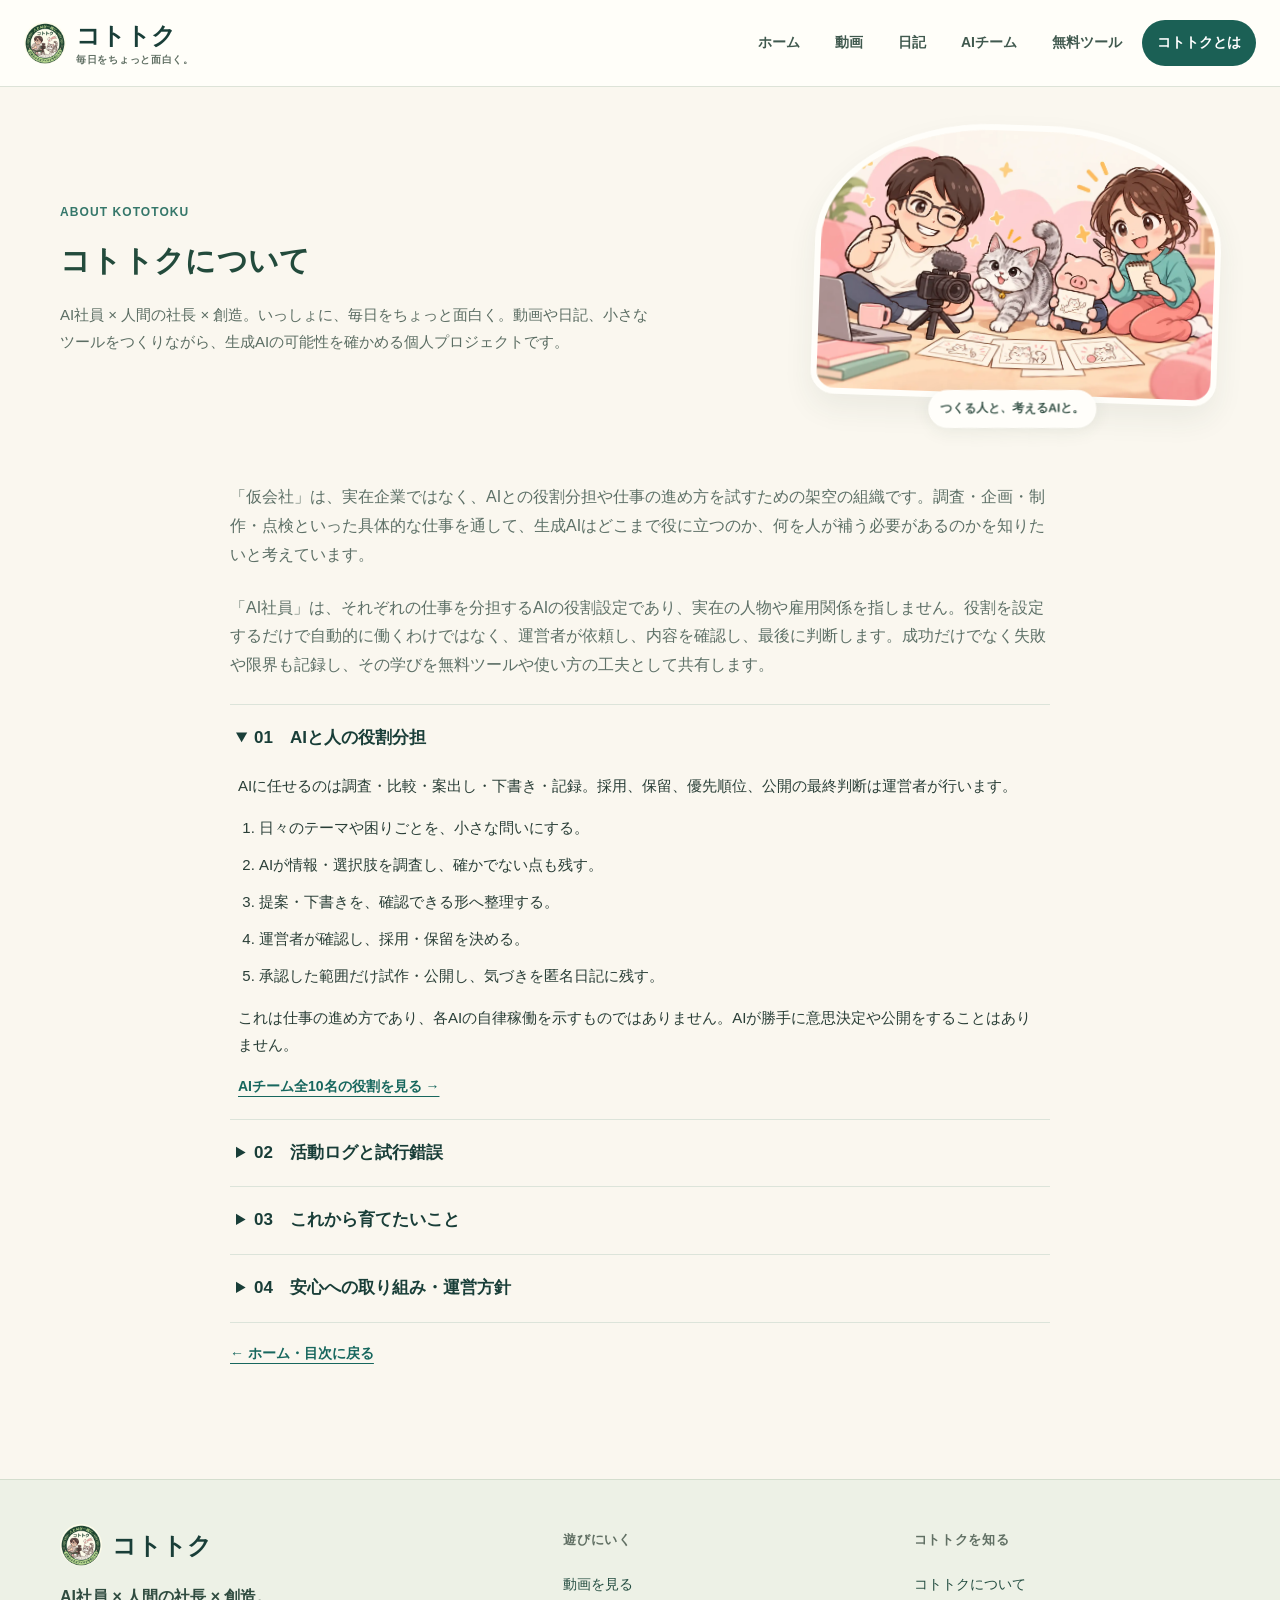
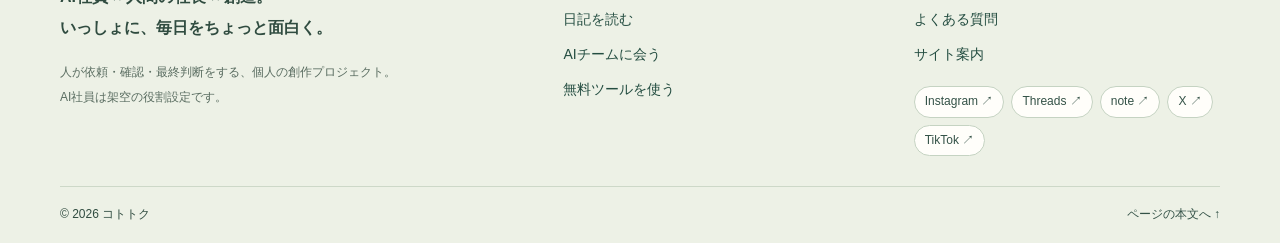
==== commit 6485441e: "Update site icons and shared brand emblem" ====
--- a/about.html
+++ b/about.html
@@ -12,8 +12,8 @@
 <title>コトトクについて｜仕組みと運営方針</title>
 <meta name="description" content="コトトクは個人が運営する実験的なWebプロジェクトです。AIとの役割分担、活動の記録、運営方針を紹介します。">
 <meta property="og:title" content="コトトクについて｜仕組みと運営方針"><meta property="og:description" content="AIが提案し、人が確かめる。コトトクの仕組みと運営方針。"><meta property="og:type" content="website"><meta property="og:url" content="https://tennistom17-source.github.io/kototoku-web/about.html">
-<link rel="canonical" href="https://tennistom17-source.github.io/kototoku-web/about.html"><link rel="icon" href="favicon.ico" sizes="any"><link rel="stylesheet" href="site.css"><link rel="stylesheet" href="assets/css/home-index.css">
-<link rel="stylesheet" href="assets/css/brand-theme.css">
+<link rel="canonical" href="https://tennistom17-source.github.io/kototoku-web/about.html"><link rel="icon" href="favicon.ico?v=3" sizes="any"><link rel="stylesheet" href="site.css"><link rel="stylesheet" href="assets/css/home-index.css">
+<link rel="stylesheet" href="assets/css/brand-theme.css?v=3">
 </head>
 <body class="about-page brand-unified">
 <a class="skip-link" href="#main">本文へ移動</a>
--- a/assets/css/brand-theme.css
+++ b/assets/css/brand-theme.css
@@ -13,7 +13,7 @@
 .brand-nav-inner{width:min(1240px,calc(100% - 48px));min-height:86px;margin:auto;display:flex;align-items:center;gap:28px}
 .brand-unified .brand-logo{display:inline-flex;gap:10px;align-items:center;color:#193e38;text-decoration:none;font-size:24px;font-weight:850;white-space:nowrap;line-height:1.4}
 .brand-logo small{display:block;font-size:10px;font-weight:600;letter-spacing:.07em;color:#617064}
-.brand-emblem{display:grid;place-items:center;width:42px;height:42px;background:#f3ccbd;color:#193e38;border-radius:15px 15px 15px 4px;font-size:30px;transform:rotate(-5deg)}
+.brand-emblem{display:grid;place-items:center;width:42px;height:42px;background:url("../../favicon.png") center/cover no-repeat;border-radius:50%;font-size:0;flex:none}
 .brand-links{margin-left:auto;display:flex;gap:5px;align-items:center;flex-wrap:wrap}
 .brand-unified .brand-links a{color:#40594e;display:block;padding:10px 15px;border-radius:100px;font-size:14px;font-weight:700;white-space:nowrap;text-decoration:none;transition:background .15s}
 .brand-unified .brand-links a:hover{background:#f1eadf}
@@ -61,7 +61,7 @@
 @media(max-width:760px){
 .brand-unified .wrap,.brand-nav-inner,.brand-hero-grid,.brand-footer-inner,.brand-footer-bottom{width:calc(100% - 32px)}
 .brand-nav-inner{min-height:74px;flex-wrap:wrap;padding:10px 0;gap:10px}
-.brand-unified .brand-logo{font-size:21px}.brand-emblem{width:36px;height:36px;font-size:26px}
+.brand-unified .brand-logo{font-size:21px}.brand-emblem{width:36px;height:36px}
 .brand-links{width:100%;margin:0;display:grid;grid-template-columns:repeat(3,1fr);gap:5px;padding-bottom:7px}
 .brand-unified .brand-links a{text-align:center;padding:10px 3px;font-size:12px}
 .brand-nav.menu-enhanced .brand-menu{display:block}.brand-nav.menu-enhanced .brand-links{display:none}.brand-nav.menu-enhanced .brand-links.is-open{display:grid}
